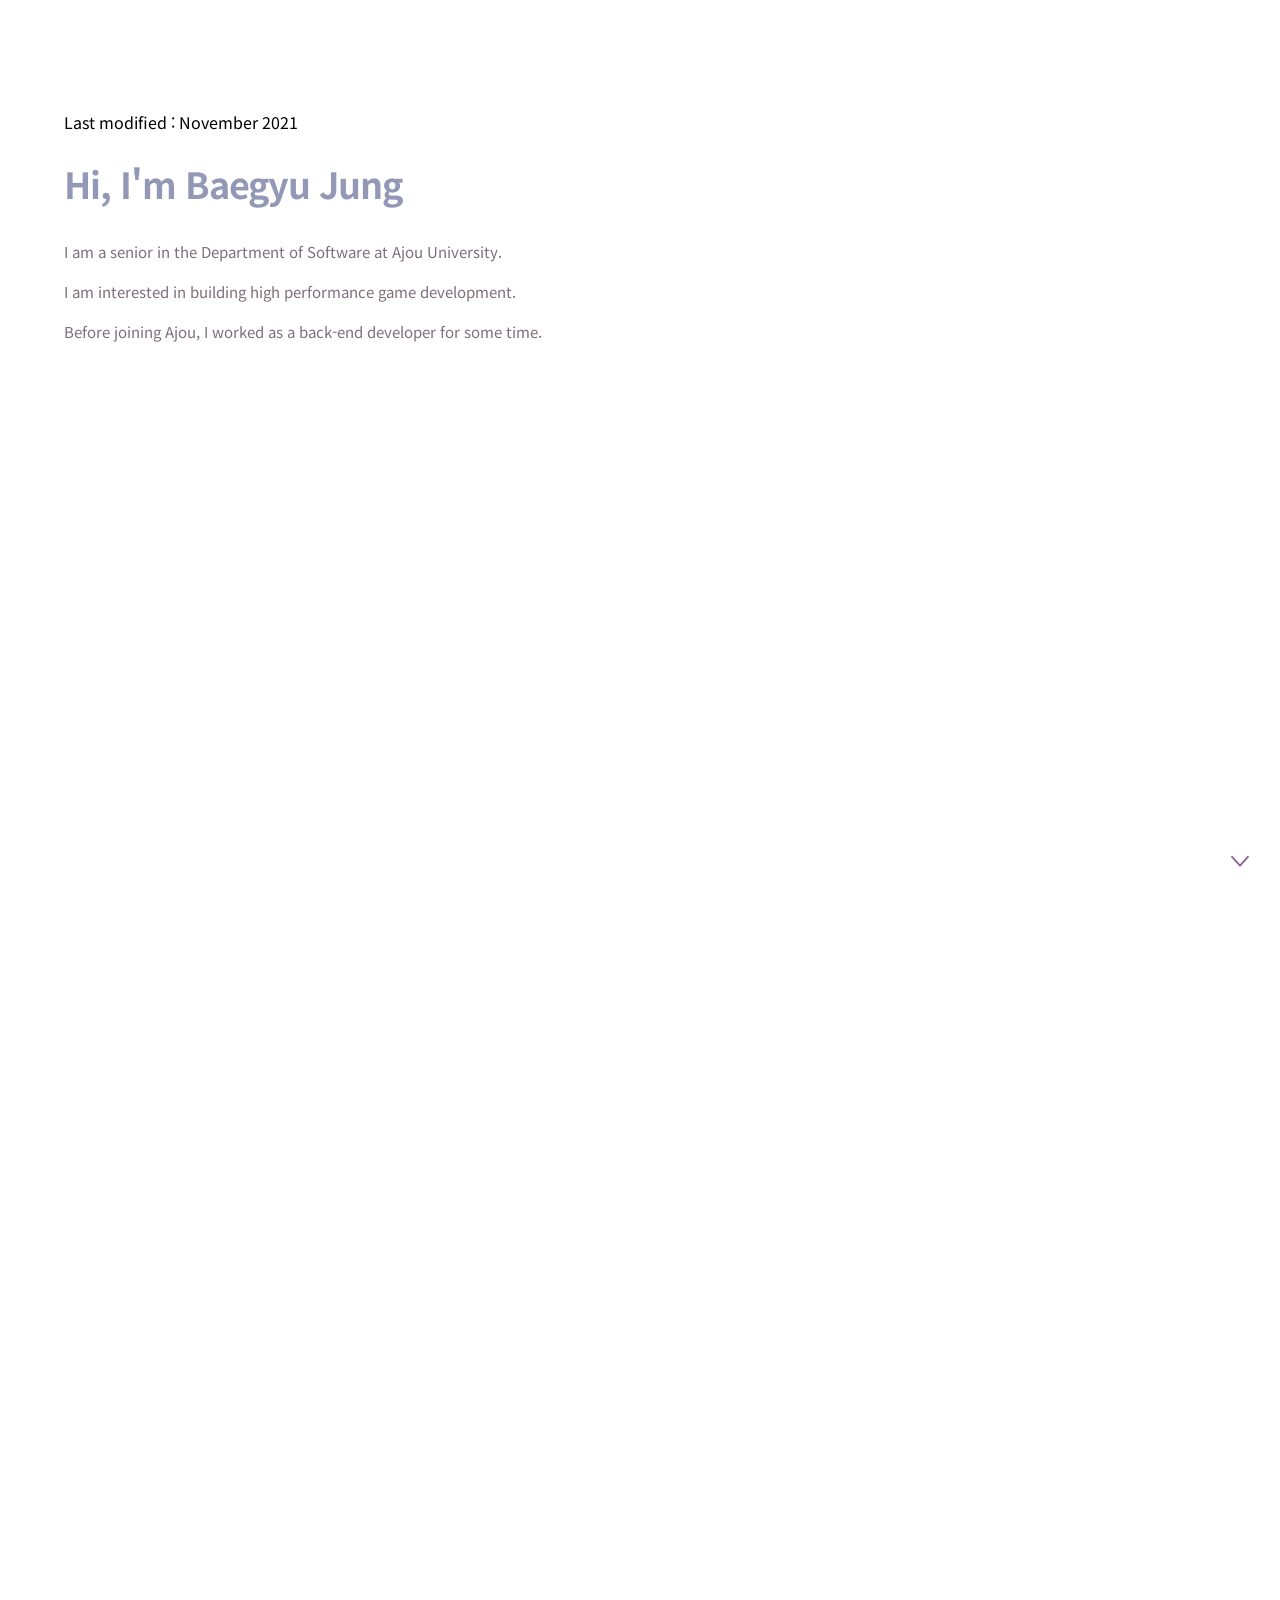
==== index.html @ d305639f "update experience" ====
<!DOCTYPE html>
<html lang="ko">
<head>
    <meta charset="UTF-8">
    <meta name="viewport" content="width=device-width, initial-scale=1.0">
    <meta name="description" content="baegyu">
    <meta name="keywords" content="baegyu">
    <meta name="robots" content="all">

    <title>Baegyu Jung</title>

    <link rel="apple-touch-icon" href="images/apple-icon-60x60.png">
    <link rel="apple-touch-icon" sizes="76x76" href="images/apple-icon-76x76.png">
    <link rel="apple-touch-icon" sizes="120x120" href="images/apple-icon-120x120.png">
    <link rel="apple-touch-icon" sizes="152x152" href="images/apple-icon-152x152.png">

    <link href="https://fonts.googleapis.com/css?family=Black+Han+Sans&display=swap" rel="stylesheet">
    <link href="https://fonts.googleapis.com/css?family=Noto+Sans+KR:100,300,400,500,700,900&display=swap&subset=korean" rel="stylesheet">

    <link rel="stylesheet" href="css/imagehover.min.css">
    <link rel="stylesheet" href="css/portfolio.css">
    <link rel="stylesheet" href="css/hover.css">
    <link rel="stylesheet" href="css/magic.css">

    <!--csshake-->
    <link rel="stylesheet" type="text/css" href="https://csshake.surge.sh/csshake.min.css">
    <!--AOS 라이브러리-->
    <link href="https://unpkg.com/aos@2.3.1/dist/aos.css" rel="stylesheet">
    <!--AOS 라이브러리-->
    <script src="https://unpkg.com/aos@2.3.1/dist/aos.js"></script>
    <link href="https://fonts.googleapis.com/css2?family=Noto+Sans+KR:wght@900&display=swap" rel="stylesheet">
    <!-- Font Awesome icons (free version)-->
    <script src="https://use.fontawesome.com/releases/v5.13.0/js/all.js" crossorigin="anonymous"></script>
    <script src="https://ajax.googleapis.com/ajax/libs/jquery/3.3.1/jquery.min.js"></script>
    <script src="js/jquery.easing.1.3.js"></script>
    <script src="js/jquery.easing.compatibility.js"></script>
    <script src="js/jquery.touchSwipe.min.js"></script>
    <script src="js/progressbar.js"></script>
    <script src="js/jquery.ui.ipad.js"></script>
    <script src="js/portfolio.js"></script>

</head>

<body>
  <div class="loading_back">
    <div class="loading"></div>
  </div>

  <aside>
    <div id="bar_aside"></div>
    <img src="images/aside_arrow.png" alt="top button" class="arrow rotate">
  </aside>

    <div class="wrap">
        <!-- ABOUT -->
<!--        <div class="about section">  -->
        <div class="skill section">
            <div class="height_wrap">
              <div class="education_wrapper">
                <div class="education info">
                  <p id="modified">Last modified : November 2021</p>
                  <h1 id="typing">Hi, I'm Baegyu Jung</h1>
                  <span>
                    <br/>I am a senior in the Department of Software at Ajou University.
                    <br/>I am interested in building high performance game development.
                    <br/>Before joining Ajou, I worked as a back-end developer for some time.
                  </span>
                </div>
              </div>
            </div>
        </div>
        <!-- skill -->
        <div class="skill section">
          <div class="height_wrap">
            <div class="education_wrapper">
              <div class="education info">
                  <h1>Experiences and Education</h1>
                  <span>B.S. in Software(Computer Science), Ajou University</span><span class="certificate_ex1">2021 ~ present</span><br>
                  <span>(신)감독정보시스템 표준화 체계 수립 사업, 금융감독원</span><span class="certificate_ex1">2022.01 ~ present</span><br>
                  <span>저축은행 여신종합상시감시 및 금융통계정보시스템 개선, 금융감독원</span><span class="certificate_ex1">2019.08 ~ 2019.11</span><br>
                  <span>정보시스템 운영 및 유지보수, 금융감독원</span><span class="certificate_ex1">2018.07 ~ 2019.07</span><br>
                  <h1>Awards</h1>
                  <span><a href="https://github.com/baelanche/Albachain" target="_blank">하이퍼레저 패브릭 블록체인 웹서비스 개발</a>, KSA 한국표준협회 주관 - 우수상</span><span class="certificate_ex1">2021.11</span><br>
              </div>
            </div>
          </div>
        </div>
<!--
        <div class="skill section">
          <div class="height_wrap">
            <div class="education_wrapper">
              <div class="education info">

              </div>
            </div>
          </div>
        </div>
-->
        <div class="skill section">
          <div class="height_wrap">
            <div class="education_wrapper">
              <div class="education info">
                <h1>Contact Information</h1>
                <span>E-mail : baegyu3@ajou.ac.kr</span><br/>
                <span>Tel : +82-10-8549-3023</span><br/>
                <div class="i">
                <a href="https://github.com/baelanche" target="_blank">
                  <img class="gitLink_img hvr-grow" id="gitLink1" src="https://www.logolynx.com/images/logolynx/23/2334e82ea682a206c57645eb95817e43.png"/>
                </a>
                </div>
                <div class="i">
                <a href="https://acmicpc.net/user/baegyu3" target="_blank">
                  <img class="gitLink_img hvr-grow" id="gitLink2" src="https://tistory3.daumcdn.net/tistory/2836280/skin/images/prompt_icon.png"/>
                </a>
                </div><br/>
              </div>
            </div>
          </div>
        </div>

        <!--        work-->
<!--
        <div class="work1 section">
          <div class="work1_wrapper">
            <div class="work_info" id="slideLeft">
              <div class="work_header">
                <h1>"Cookie Run" Project</h1>
              </div>
              <div class="work_skills">
                <div class="skill_design">java</div>
                <div class="skill_design">Oracle</div>
              </div>
              <div class="work_ex" >
                모바일 게임인 쿠키런을 PC 버전의 1대1 매칭 시스템으로 구현한 “쿠키런”프로젝트.<br>
                - 대기실 네트워크 쪽과 게임 구현.<br>
                - 멀티 스레드를 통해 게임의 프레임을 여러가지로 나누어서 동시 진행이 되도록 구현.<br>
                - 웹 소켓을 활용하여 실시간으로 대전중인 상대방의 점수를 확인할 수 있게 구현.<br>
                - 웹소켓을 통한 대기실 시스템 구축 및 랭킹 시스템 구현.
              </div>
              <div class="work_gitLink">
                <img class="gitLink_img hvr-grow" id="gitLink1"  src="https://www.logolynx.com/images/logolynx/23/2334e82ea682a206c57645eb95817e43.png" onclick="window.open('https://github.com/ohsanrim/CookieRun_project', 'Cookie Run github page');">
                <i class="far fa-file-powerpoint hvr-grow" id="powerPoint_work1" onclick="window.open('portfolio/cookie_run_project.pdf', 'Cookie Run Project');"></i>
              </div>
            </div>
            <div class="design_container">
              <ul class="design_wrap">
                  <li>
                      <div class="mockup">
                          <a href="#" target="_blank" id="orig0">
                          <img src="images/cookie-run.png" alt="원본 보기"></a>
                      </div>
                  </li>
              </ul>
            </div>
          </div>
        </div>
-->
<!--
        <div class="work2 section">
          <div class="work2_wrapper">
            <div class="design_container">
              <ul class="design_wrap">
                  <li>
                      <div class="mockup">
                          <a href="#" target="_blank" id="orig0">
                            <img src="images/morip.png" alt="원본 보기"></a>
                      </div>
                  </li>
              </ul>
            </div>
            <div class="work_info" id="slideRight">
              <div class="work_header">
                <h1>"MO:RIP" Project</h1>
              </div>
              <div class="work_skills">
                <div class="skill_design">java</div>
                <div class="skill_design">Oracle</div>
                <div class="skill_design">Spring</div>
                <div class="skill_design">Bootstrap</div>
                <div class="skill_design">jQuery</div>
                <div class="skill_design">Javascript</div>
                <div class="skill_design">HTML5</div>
                <div class="skill_design">CSS3</div>
                <div class="skill_design">Ajax</div>
                <div class="skill_design">Spring MVC</div>
                <div class="skill_design">MyBatis</div>
                <div class="skill_design">Apache Tomcat</div>
              </div>
              <div class="work_ex" >
                국내의 인스타그램 및 여행노트, VOLO 등의 여행기록사이트와 SNS를 모티브로 제작한 여행기록사이트 “몰입(MO:RIP)” 프로젝트<br>
                - 마이페이지 디자인 및 기능 구현 <br>
                - 여행기 작성 페이지 디자인 및 기능 구현 <br>
                - 관리자 페이지 디자인 <br>
                - 뷰, 글 수정, 미리보기 페이지 디자인 및 기능 구현 담당<br>
                - 무한스크롤 구현<br>
                - Full calendar API, summernote API 을 사용한 글작성 구현 <br>
              </div>
              <div class="work_gitLink">
                <img class="gitLink_img hvr-grow" id="gitLink1"  src="https://www.logolynx.com/images/logolynx/23/2334e82ea682a206c57645eb95817e43.png" onclick="window.open('https://github.com/ohsanrim/morip', 'Cookie Run github page');">
                <i class="far fa-file-powerpoint hvr-grow" id="powerPoint_work1" onclick="window.open('portfolio/MORIP_project.pdf', 'Cookie Run Project');"></i>
              </div>
            </div>
          </div>
        </div>
-->
    </div>
</body>
</html>
---- css/imagehover.min.css ----
@import url(https://fonts.googleapis.com/css?family=Montserrat:400,700);@import url(https://fonts.googleapis.com/css?family=Lora);[class*=' imghvr-'],[class^=imghvr-]{font-family:Montserrat,sans-serif;position:relative;display:inline-block;margin:0;max-width:100%;background-color:rgba(230,230,230,.7);color:#666;overflow:hidden;-moz-osx-font-smoothing:grayscale;-webkit-backface-visibility:hidden;backface-visibility:hidden;-webkit-transform:translateZ(0);transform:translateZ(0)}[class*=' imghvr-'] img,[class^=imghvr-] img{vertical-align:top;max-width:100%}[class*=' imghvr-'] figcaption,[class^=imghvr-] figcaption{background-color:rgba(255,255,255,.9);padding:20px;position:absolute;top:15px;bottom:15px;left:15px;right:15px;border:1px solid rgba(0,0,0,.1)}[class*=' imghvr-'] h3,[class*=' imghvr-'] p,[class^=imghvr-] h3,[class^=imghvr-] p{margin:0;padding:0}[class*=' imghvr-'] h3,[class^=imghvr-] h3{font-weight:700;color:#333;margin-bottom:2px}[class*=' imghvr-'] p,[class^=imghvr-] p{font-family:Lora,sans-serif;font-size:.9em}[class*=' imghvr-'] a,[class^=imghvr-] a{position:absolute;top:0;bottom:0;left:0;right:0;z-index:1}[class*=' imghvr-'],[class*=' imghvr-'] *,[class*=' imghvr-'] :after,[class*=' imghvr-'] :before,[class*=' imghvr-']:after,[class*=' imghvr-']:before,[class^=imghvr-],[class^=imghvr-] *,[class^=imghvr-] :after,[class^=imghvr-] :before,[class^=imghvr-]:after,[class^=imghvr-]:before{-webkit-box-sizing:border-box;box-sizing:border-box;-webkit-transition:all .35s ease;transition:all .35s ease}.imghvr-fade figcaption,.imghvr-fade:hover img{opacity:0}.imghvr-fade:hover figcaption{opacity:1}[class*=' imghvr-push-']:hover figcaption,[class*=' imghvr-slide-']:hover figcaption,[class^=imghvr-push-]:hover figcaption,[class^=imghvr-slide-]:hover figcaption{-webkit-transform:translate(0,0);transform:translate(0,0)}.imghvr-push-up figcaption{-webkit-transform:translateY(120%);transform:translateY(120%)}.imghvr-push-up:hover img{-webkit-transform:translateY(-100%);transform:translateY(-100%)}.imghvr-push-down figcaption{-webkit-transform:translateY(-120%);transform:translateY(-120%)}.imghvr-push-down:hover img{-webkit-transform:translateY(100%);transform:translateY(100%)}.imghvr-push-left figcaption{-webkit-transform:translateX(120%);transform:translateX(120%)}.imghvr-push-left:hover img{-webkit-transform:translateX(-100%);transform:translateX(-100%)}.imghvr-push-right figcaption{-webkit-transform:translateX(-120%);transform:translateX(-120%)}.imghvr-push-right:hover img{-webkit-transform:translateX(100%);transform:translateX(100%)}.imghvr-slide-up figcaption{-webkit-transform:translateY(120%);transform:translateY(120%)}.imghvr-slide-down figcaption{-webkit-transform:translateY(-120%);transform:translateY(-120%)}.imghvr-slide-left figcaption{-webkit-transform:translateX(120%);transform:translateX(120%)}.imghvr-slide-right figcaption{-webkit-transform:translateX(-120%);transform:translateX(-120%)}[class*=' imghvr-reveal-']:before,[class^=imghvr-reveal-]:before{position:absolute;top:0;bottom:0;left:0;right:0;content:'';background-color:inherit}[class*=' imghvr-reveal-'] figcaption,[class^=imghvr-reveal-] figcaption{opacity:0}[class*=' imghvr-reveal-']:hover:before,[class^=imghvr-reveal-]:hover:before{-webkit-transform:translate(0,0);transform:translate(0,0)}[class*=' imghvr-reveal-']:hover figcaption,[class^=imghvr-reveal-]:hover figcaption{opacity:1;-webkit-transition-delay:.2s;transition-delay:.2s}.imghvr-reveal-up:before{-webkit-transform:translateY(100%);transform:translateY(100%)}.imghvr-reveal-down:before{-webkit-transform:translateY(-100%);transform:translateY(-100%)}.imghvr-reveal-left:before{-webkit-transform:translateX(100%);transform:translateX(100%)}.imghvr-reveal-right:before{-webkit-transform:translateX(-100%);transform:translateX(-100%)}[class*=' imghvr-hinge-'],[class^=imghvr-hinge-]{-webkit-perspective:50em;perspective:50em}[class*=' imghvr-hinge-'] figcaption,[class^=imghvr-hinge-] figcaption{opacity:0;z-index:1}[class*=' imghvr-hinge-']:hover img,[class^=imghvr-hinge-]:hover img{opacity:0}[class*=' imghvr-hinge-']:hover figcaption,[class^=imghvr-hinge-]:hover figcaption{opacity:1;-webkit-transition-delay:.2s;transition-delay:.2s}.imghvr-hinge-up img{-webkit-transform-origin:50% 0;-ms-transform-origin:50% 0;transform-origin:50% 0}.imghvr-hinge-up figcaption{-webkit-transform:rotateX(90deg);transform:rotateX(90deg);-webkit-transform-origin:50% 100%;-ms-transform-origin:50% 100%;transform-origin:50% 100%}.imghvr-hinge-up:hover img{-webkit-transform:rotateX(-90deg);transform:rotateX(-90deg)}.imghvr-hinge-up:hover figcaption{-webkit-transform:rotateX(0);transform:rotateX(0)}.imghvr-hinge-down img{-webkit-transform-origin:50% 100%;-ms-transform-origin:50% 100%;transform-origin:50% 100%}.imghvr-hinge-down figcaption{-webkit-transform:rotateX(-90deg);transform:rotateX(-90deg);-webkit-transform-origin:50% -50%;-ms-transform-origin:50% -50%;transform-origin:50% -50%}.imghvr-hinge-down:hover img{-webkit-transform:rotateX(90deg);transform:rotateX(90deg);opacity:0}.imghvr-hinge-down:hover figcaption{-webkit-transform:rotateX(0);transform:rotateX(0)}.imghvr-hinge-left img{-webkit-transform-origin:0 50%;-ms-transform-origin:0 50%;transform-origin:0 50%}.imghvr-hinge-left figcaption{-webkit-transform:rotateY(-90deg);transform:rotateY(-90deg);-webkit-transform-origin:100% 50%;-ms-transform-origin:100% 50%;transform-origin:100% 50%}.imghvr-hinge-left:hover img{-webkit-transform:rotateY(90deg);transform:rotateY(90deg)}.imghvr-hinge-left:hover figcaption{-webkit-transform:rotateY(0);transform:rotateY(0)}.imghvr-hinge-right img{-webkit-transform-origin:100% 50%;-ms-transform-origin:100% 50%;transform-origin:100% 50%}.imghvr-hinge-right figcaption{-webkit-transform:rotateY(90deg);transform:rotateY(90deg);-webkit-transform-origin:0 50%;-ms-transform-origin:0 50%;transform-origin:0 50%}.imghvr-hinge-right:hover img{-webkit-transform:rotateY(-90deg);transform:rotateY(-90deg)}.imghvr-hinge-right:hover figcaption{-webkit-transform:rotateY(0);transform:rotateY(0)}[class*=' imghvr-flip-'],[class^=imghvr-flip-]{-webkit-perspective:50em;perspective:50em}[class*=' imghvr-flip-'] img,[class^=imghvr-flip-] img{backface-visibility:hidden}[class*=' imghvr-flip-'] figcaption,[class^=imghvr-flip-] figcaption{opacity:0}[class*=' imghvr-flip-']:hover figcaption,[class^=imghvr-flip-]:hover figcaption{opacity:1;-webkit-transition-delay:.15s;transition-delay:.15s}.imghvr-flip-horiz figcaption{-webkit-transform:rotateX(90deg);transform:rotateX(90deg);-webkit-transform-origin:0 50%;-ms-transform-origin:0 50%;transform-origin:0 50%}.imghvr-flip-horiz:hover figcaption{-webkit-transform:rotateX(0);transform:rotateX(0)}.imghvr-flip-vert figcaption{-webkit-transform:rotateY(90deg);transform:rotateY(90deg);-webkit-transform-origin:50% 0;-ms-transform-origin:50% 0;transform-origin:50% 0}.imghvr-flip-vert:hover figcaption{-webkit-transform:rotateY(0);transform:rotateY(0)}.imghvr-flip-diag-1 figcaption{-webkit-transform:rotate3d(1,-1,0,100deg);transform:rotate3d(1,-1,0,100deg)}.imghvr-flip-diag-1:hover figcaption{-webkit-transform:rotate3d(0,0,0,0deg);transform:rotate3d(0,0,0,0deg)}.imghvr-flip-diag-2 figcaption{-webkit-transform:rotate3d(1,1,0,100deg);transform:rotate3d(1,1,0,100deg)}.imghvr-flip-diag-2:hover figcaption{-webkit-transform:rotate3d(0,0,0,0deg);transform:rotate3d(0,0,0,0deg)}[class*=' imghvr-shutter-out-']:before,[class^=imghvr-shutter-out-]:before{background:inherit;position:absolute;content:'';-webkit-transition-delay:.1s;transition-delay:.1s}[class*=' imghvr-shutter-out-'] figcaption,[class^=imghvr-shutter-out-] figcaption{opacity:0;-webkit-transition-delay:0s;transition-delay:0s}[class*=' imghvr-shutter-out-']:hover:before,[class^=imghvr-shutter-out-]:hover:before{-webkit-transition-delay:0s;transition-delay:0s}[class*=' imghvr-shutter-out-']:hover figcaption,[class^=imghvr-shutter-out-]:hover figcaption{opacity:1;-webkit-transition-delay:.1s;transition-delay:.1s}.imghvr-shutter-out-horiz:before{left:50%;right:50%;top:0;bottom:0}.imghvr-shutter-out-horiz:hover:before{left:0;right:0}.imghvr-shutter-out-vert:before{top:50%;bottom:50%;left:0;right:0}.imghvr-shutter-out-vert:hover:before{top:0;bottom:0}.imghvr-shutter-out-diag-1:before{top:50%;bottom:50%;left:-35%;right:-35%;-webkit-transform:rotate(45deg);transform:rotate(45deg)}.imghvr-shutter-out-diag-1:hover:before{top:-35%;bottom:-35%}.imghvr-shutter-out-diag-2:before{top:50%;bottom:50%;left:-35%;right:-35%;-webkit-transform:rotate(-45deg);transform:rotate(-45deg)}.imghvr-shutter-out-diag-2:hover:before{top:-35%;bottom:-35%}[class*=' imghvr-shutter-in-']:after,[class*=' imghvr-shutter-in-']:before,[class^=imghvr-shutter-in-]:after,[class^=imghvr-shutter-in-]:before{background:inherit;position:absolute;content:''}[class*=' imghvr-shutter-in-']:after,[class^=imghvr-shutter-in-]:after{top:0;left:0}[class*=' imghvr-shutter-in-']:before,[class^=imghvr-shutter-in-]:before{right:0;bottom:0}[class*=' imghvr-shutter-in-'] figcaption,[class^=imghvr-shutter-in-] figcaption{opacity:0;z-index:1}[class*=' imghvr-shutter-in-']:hover figcaption,[class^=imghvr-shutter-in-]:hover figcaption{opacity:1;-webkit-transition-delay:.2s;transition-delay:.2s}.imghvr-shutter-in-horiz:after,.imghvr-shutter-in-horiz:before{width:0;height:100%}.imghvr-shutter-in-horiz:hover:after,.imghvr-shutter-in-horiz:hover:before{width:50%}.imghvr-shutter-in-vert:after,.imghvr-shutter-in-vert:before{height:0;width:100%}.imghvr-shutter-in-vert:hover:after,.imghvr-shutter-in-vert:hover:before{height:50%}.imghvr-shutter-in-out-horiz:after,.imghvr-shutter-in-out-horiz:before{width:0;height:100%}.imghvr-shutter-in-out-horiz:hover:after,.imghvr-shutter-in-out-horiz:hover:before{width:100%}.imghvr-shutter-in-out-vert:after,.imghvr-shutter-in-out-vert:before{height:0;width:100%}.imghvr-shutter-in-out-vert:hover:after,.imghvr-shutter-in-out-vert:hover:before{height:100%}.imghvr-shutter-in-out-diag-1:after,.imghvr-shutter-in-out-diag-1:before{width:200%;height:200%;-webkit-transition:all .6s ease;transition:all .6s ease}.imghvr-shutter-in-out-diag-1:after{-webkit-transform:skew(-45deg) translateX(-150%);transform:skew(-45deg) translateX(-150%)}.imghvr-shutter-in-out-diag-1:before{-webkit-transform:skew(-45deg) translateX(150%);transform:skew(-45deg) translateX(150%)}.imghvr-shutter-in-out-diag-1:hover:after{-webkit-transform:skew(-45deg) translateX(-50%);transform:skew(-45deg) translateX(-50%)}.imghvr-shutter-in-out-diag-1:hover:before{-webkit-transform:skew(-45deg) translateX(50%);transform:skew(-45deg) translateX(50%)}.imghvr-shutter-in-out-diag-2:after,.imghvr-shutter-in-out-diag-2:before{width:200%;height:200%;-webkit-transition:all .6s ease;transition:all .6s ease}.imghvr-shutter-in-out-diag-2:after{-webkit-transform:skew(45deg) translateX(-100%);transform:skew(45deg) translateX(-100%)}.imghvr-shutter-in-out-diag-2:before{-webkit-transform:skew(45deg) translateX(100%);transform:skew(45deg) translateX(100%)}.imghvr-shutter-in-out-diag-2:hover:after,.imghvr-shutter-in-out-diag-2:hover:before{-webkit-transform:skew(45deg) translateX(0);transform:skew(45deg) translateX(0)}[class*=' imghvr-fold'],[class^=imghvr-fold]{-webkit-perspective:50em;perspective:50em}[class*=' imghvr-fold'] img,[class^=imghvr-fold] img{-webkit-transform-origin:50% 0;-ms-transform-origin:50% 0;transform-origin:50% 0}[class*=' imghvr-fold'] figcaption,[class^=imghvr-fold] figcaption{z-index:1;opacity:0}[class*=' imghvr-fold']:hover img,[class^=imghvr-fold]:hover img{opacity:0;-webkit-transition-delay:0;transition-delay:0}[class*=' imghvr-fold']:hover figcaption,[class^=imghvr-fold]:hover figcaption{-webkit-transform:rotateX(0) translate3d(0,0,0) scale(1);transform:rotateX(0) translate3d(0,0,0) scale(1);opacity:1;-webkit-transition-delay:.2s;transition-delay:.2s}.imghvr-fold-up img{-webkit-transform-origin:50% 0;-ms-transform-origin:50% 0;transform-origin:50% 0}.imghvr-fold-up figcaption{-webkit-transform:rotateX(-90deg) translate3d(0,-50%,0) scale(.6);transform:rotateX(-90deg) translate3d(0,-50%,0) scale(.6);-webkit-transform-origin:50% 100%;-ms-transform-origin:50% 100%;transform-origin:50% 100%}.imghvr-fold-up:hover img{-webkit-transform:rotateX(90deg) scale(.6) translateY(50%);transform:rotateX(90deg) scale(.6) translateY(50%)}.imghvr-fold-down img{-webkit-transform-origin:50% 100%;-ms-transform-origin:50% 100%;transform-origin:50% 100%}.imghvr-fold-down figcaption{-webkit-transform:rotateX(90deg) translate3d(0,50%,0) scale(.6);transform:rotateX(90deg) translate3d(0,50%,0) scale(.6);-webkit-transform-origin:50% 0;-ms-transform-origin:50% 0;transform-origin:50% 0}.imghvr-fold-down:hover img{-webkit-transform:rotateX(-90deg) scale(.6) translateY(-50%);transform:rotateX(-90deg) scale(.6) translateY(-50%)}.imghvr-fold-left img{-webkit-transform-origin:0 50%;-ms-transform-origin:0 50%;transform-origin:0 50%}.imghvr-fold-left figcaption{-webkit-transform:rotateY(90deg) translate3d(-50%,0,0) scale(.6);transform:rotateY(90deg) translate3d(-50%,0,0) scale(.6);-webkit-transform-origin:100% 50%;-ms-transform-origin:100% 50%;transform-origin:100% 50%}.imghvr-fold-left:hover img{-webkit-transform:rotateY(-90deg) scale(.6) translateX(50%);transform:rotateY(-90deg) scale(.6) translateX(50%)}.imghvr-fold-right{-webkit-perspective:50em;perspective:50em}.imghvr-fold-right img{-webkit-transform-origin:100% 50%;-ms-transform-origin:100% 50%;transform-origin:100% 50%}.imghvr-fold-right figcaption{-webkit-transform:rotateY(-90deg) translate3d(50%,0,0) scale(.6);transform:rotateY(-90deg) translate3d(50%,0,0) scale(.6);-webkit-transform-origin:0 50%;-ms-transform-origin:0 50%;transform-origin:0 50%}.imghvr-fold-right:hover img{-webkit-transform:rotateY(90deg) scale(.6) translateX(-50%);transform:rotateY(90deg) scale(.6) translateX(-50%)}.imghvr-zoom-in figcaption{opacity:0;-webkit-transform:scale(.5);transform:scale(.5)}.imghvr-zoom-in:hover figcaption{-webkit-transform:scale(1);transform:scale(1);opacity:1}[class*=' imghvr-zoom-out'] figcaption,[class^=imghvr-zoom-out] figcaption{-webkit-transform:scale(.5);transform:scale(.5);-webkit-transform-origin:50% 50%;-ms-transform-origin:50% 50%;transform-origin:50% 50%;opacity:0}[class*=' imghvr-zoom-out'].hover figcaption,[class*=' imghvr-zoom-out']:hover figcaption,[class^=imghvr-zoom-out].hover figcaption,[class^=imghvr-zoom-out]:hover figcaption{-webkit-transform:scale(1);transform:scale(1);opacity:1;-webkit-transition-delay:.3s;transition-delay:.3s}.imghvr-zoom-out:hover img{-webkit-transform:scale(.5);transform:scale(.5);opacity:0}.imghvr-zoom-out-up.hover img,.imghvr-zoom-out-up:hover img{-webkit-animation:imghvr-zoom-out-up .4s linear;animation:imghvr-zoom-out-up .4s linear;-webkit-animation-iteration-count:1;animation-iteration-count:1;-webkit-animation-fill-mode:forwards;animation-fill-mode:forwards}@-webkit-keyframes imghvr-zoom-out-up{50%{-webkit-transform:scale(.8) translateY(0);transform:scale(.8) translateY(0);opacity:.5}100%{-webkit-transform:scale(.8) translateY(-150%);transform:scale(.8) translateY(-150%);opacity:.5}}@keyframes imghvr-zoom-out-up{50%{-webkit-transform:scale(.8) translateY(0);transform:scale(.8) translateY(0);opacity:.5}100%{-webkit-transform:scale(.8) translateY(-150%);transform:scale(.8) translateY(-150%);opacity:.5}}.imghvr-zoom-out-down.hover img,.imghvr-zoom-out-down:hover img{-webkit-animation:imghvr-zoom-out-down .4s linear;animation:imghvr-zoom-out-down .4s linear;-webkit-animation-iteration-count:1;animation-iteration-count:1;-webkit-animation-fill-mode:forwards;animation-fill-mode:forwards}@-webkit-keyframes imghvr-zoom-out-down{50%{-webkit-transform:scale(.8) translateY(0);transform:scale(.8) translateY(0);opacity:.5}100%{-webkit-transform:scale(.8) translateY(150%);transform:scale(.8) translateY(150%);opacity:.5}}@keyframes imghvr-zoom-out-down{50%{-webkit-transform:scale(.8) translateY(0);transform:scale(.8) translateY(0);opacity:.5}100%{-webkit-transform:scale(.8) translateY(150%);transform:scale(.8) translateY(150%);opacity:.5}}.imghvr-zoom-out-left.hover img,.imghvr-zoom-out-left:hover img{-webkit-animation:imghvr-zoom-out-left .4s linear;animation:imghvr-zoom-out-left .4s linear;-webkit-animation-iteration-count:1;animation-iteration-count:1;-webkit-animation-fill-mode:forwards;animation-fill-mode:forwards}@-webkit-keyframes imghvr-zoom-out-left{50%{-webkit-transform:scale(.8) translateX(0);transform:scale(.8) translateX(0);opacity:.5}100%{-webkit-transform:scale(.8) translateX(-150%);transform:scale(.8) translateX(-150%);opacity:.5}}@keyframes imghvr-zoom-out-left{50%{-webkit-transform:scale(.8) translateX(0);transform:scale(.8) translateX(0);opacity:.5}100%{-webkit-transform:scale(.8) translateX(-150%);transform:scale(.8) translateX(-150%);opacity:.5}}.imghvr-zoom-out-right.hover img,.imghvr-zoom-out-right:hover img{-webkit-animation:imghvr-zoom-out-right .4s linear;animation:imghvr-zoom-out-right .4s linear;-webkit-animation-iteration-count:1;animation-iteration-count:1;-webkit-animation-fill-mode:forwards;animation-fill-mode:forwards}@-webkit-keyframes imghvr-zoom-out-right{50%{-webkit-transform:scale(.8) translateX(0);transform:scale(.8) translateX(0);opacity:.5}100%{-webkit-transform:scale(.8) translateX(150%);transform:scale(.8) translateX(150%);opacity:.5}}@keyframes imghvr-zoom-out-right{50%{-webkit-transform:scale(.8) translateX(0);transform:scale(.8) translateX(0);opacity:.5}100%{-webkit-transform:scale(.8) translateX(150%);transform:scale(.8) translateX(150%);opacity:.5}}.imghvr-zoom-out-flip-horiz{-webkit-perspective:50em;perspective:50em}.imghvr-zoom-out-flip-horiz figcaption{opacity:0;-webkit-transform:rotateX(90deg) translateY(-100%) scale(.5);transform:rotateX(90deg) translateY(-100%) scale(.5)}.imghvr-zoom-out-flip-horiz.hover img,.imghvr-zoom-out-flip-horiz:hover img{-webkit-transform:rotateX(-100deg) translateY(50%) scale(.5);transform:rotateX(-100deg) translateY(50%) scale(.5);opacity:0;-webkit-transition-delay:0;transition-delay:0}.imghvr-zoom-out-flip-horiz.hover figcaption,.imghvr-zoom-out-flip-horiz:hover figcaption{-webkit-transform:rotateX(0) translateY(0) scale(1);transform:rotateX(0) translateY(0) scale(1);opacity:1;-webkit-transition-delay:.3s;transition-delay:.3s}.imghvr-zoom-out-flip-vert{-webkit-perspective:50em;perspective:50em}.imghvr-zoom-out-flip-vert figcaption{opacity:0;-webkit-transform:rotateY(90deg) translate(50%,0) scale(.5);transform:rotateY(90deg) translate(50%,0) scale(.5)}.imghvr-zoom-out-flip-vert.hover img,.imghvr-zoom-out-flip-vert:hover img{-webkit-transform:rotateY(-100deg) translateX(50%) scale(.5);transform:rotateY(-100deg) translateX(50%) scale(.5);opacity:0;-webkit-transition-delay:0;transition-delay:0}.imghvr-zoom-out-flip-vert.hover figcaption,.imghvr-zoom-out-flip-vert:hover figcaption{-webkit-transform:rotateY(0) translate(0,0) scale(1);transform:rotateY(0) translate(0,0) scale(1);opacity:1;-webkit-transition-delay:.3s;transition-delay:.3s}.imghvr-blur figcaption{opacity:0}.imghvr-blur:hover img{-webkit-filter:blur(30px);filter:blur(30px);-webkit-transform:scale(1.2);transform:scale(1.2);opacity:0}.imghvr-blur:hover figcaption{opacity:1;-webkit-transition-delay:.2s;transition-delay:.2s}[class*=' imghvr-blocks'] figcaption:after,[class*=' imghvr-blocks'] figcaption:before,[class*=' imghvr-blocks']:after,[class*=' imghvr-blocks']:before,[class^=imghvr-blocks] figcaption:after,[class^=imghvr-blocks] figcaption:before,[class^=imghvr-blocks]:after,[class^=imghvr-blocks]:before{background-color:#fff;opacity:0;position:absolute;content:''}[class*=' imghvr-blocks']:after,[class*=' imghvr-blocks']:before,[class^=imghvr-blocks]:after,[class^=imghvr-blocks]:before{z-index:1}[class*=' imghvr-blocks']:before,[class^=imghvr-blocks]:before{top:15px;right:15px;bottom:50%;left:50%}[class*=' imghvr-blocks']:after,[class^=imghvr-blocks]:after{bottom:15px;left:15px;top:50%;right:50%}[class*=' imghvr-blocks'] figcaption,[class^=imghvr-blocks] figcaption{z-index:3;background-color:transparent;border-width:0}[class*=' imghvr-blocks'] figcaption *,[class^=imghvr-blocks] figcaption *{opacity:0}[class*=' imghvr-blocks'] figcaption:after,[class*=' imghvr-blocks'] figcaption:before,[class^=imghvr-blocks] figcaption:after,[class^=imghvr-blocks] figcaption:before{height:50%;width:50%;z-index:-1}[class*=' imghvr-blocks'] figcaption:before,[class^=imghvr-blocks] figcaption:before{top:0;left:0}[class*=' imghvr-blocks'] figcaption:after,[class^=imghvr-blocks] figcaption:after{bottom:0;right:0}[class*=' imghvr-blocks'] a,[class^=imghvr-blocks] a{z-index:3}[class*=' imghvr-blocks']:hover figcaption:after,[class*=' imghvr-blocks']:hover figcaption:before,[class*=' imghvr-blocks']:hover:after,[class*=' imghvr-blocks']:hover:before,[class^=imghvr-blocks]:hover figcaption:after,[class^=imghvr-blocks]:hover figcaption:before,[class^=imghvr-blocks]:hover:after,[class^=imghvr-blocks]:hover:before{-webkit-transform:translate(0,0);transform:translate(0,0);opacity:.9}[class*=' imghvr-blocks']:hover figcaption *,[class^=imghvr-blocks]:hover figcaption *{opacity:1;-webkit-transition-delay:.25s;transition-delay:.25s}.imghvr-blocks-rotate-left:before{-webkit-transform:translateY(100%);transform:translateY(100%)}.imghvr-blocks-rotate-left:after{-webkit-transform:translateY(-100%);transform:translateY(-100%)}.imghvr-blocks-rotate-left figcaption:before{-webkit-transform:translateX(100%);transform:translateX(100%)}.imghvr-blocks-rotate-left figcaption:after,.imghvr-blocks-rotate-right:before{-webkit-transform:translateX(-100%);transform:translateX(-100%)}.imghvr-blocks-rotate-right:after{-webkit-transform:translateX(100%);transform:translateX(100%)}.imghvr-blocks-rotate-right figcaption:before{-webkit-transform:translateY(100%);transform:translateY(100%)}.imghvr-blocks-rotate-in-left:before,.imghvr-blocks-rotate-right figcaption:after{-webkit-transform:translateY(-100%);transform:translateY(-100%)}.imghvr-blocks-rotate-in-left:after{-webkit-transform:translateY(100%);transform:translateY(100%)}.imghvr-blocks-rotate-in-left figcaption:before{-webkit-transform:translateX(-100%);transform:translateX(-100%)}.imghvr-blocks-rotate-in-left figcaption:after,.imghvr-blocks-rotate-in-right:before{-webkit-transform:translateX(100%);transform:translateX(100%)}.imghvr-blocks-rotate-in-right:after{-webkit-transform:translateX(-100%);transform:translateX(-100%)}.imghvr-blocks-rotate-in-right figcaption:before{-webkit-transform:translateY(-100%);transform:translateY(-100%)}.imghvr-blocks-rotate-in-right figcaption:after{-webkit-transform:translateY(100%);transform:translateY(100%)}.imghvr-blocks-in:before{-webkit-transform:translate(100%,-100%);transform:translate(100%,-100%)}.imghvr-blocks-in:after{-webkit-transform:translate(-100%,100%);transform:translate(-100%,100%)}.imghvr-blocks-in figcaption:before{-webkit-transform:translate(-100%,-100%);transform:translate(-100%,-100%)}.imghvr-blocks-in figcaption:after{-webkit-transform:translate(100%,100%);transform:translate(100%,100%)}.imghvr-blocks-out:before{-webkit-transform:translate(-100%,100%);transform:translate(-100%,100%)}.imghvr-blocks-out:after{-webkit-transform:translate(100%,-100%);transform:translate(100%,-100%)}.imghvr-blocks-out figcaption:before{-webkit-transform:translate(100%,100%);transform:translate(100%,100%)}.imghvr-blocks-out figcaption:after{-webkit-transform:translate(-100%,-100%);transform:translate(-100%,-100%)}[class*=' imghvr-book-open-'] figcaption,[class^=imghvr-book-open-] figcaption{background-color:transparent;border:none;-webkit-perspective:50em;perspective:50em}[class*=' imghvr-book-open-'] figcaption *,[class^=imghvr-book-open-] figcaption *{opacity:0}[class*=' imghvr-book-open-'] figcaption:after,[class*=' imghvr-book-open-'] figcaption:before,[class^=imghvr-book-open-] figcaption:after,[class^=imghvr-book-open-] figcaption:before{z-index:-1;background-color:#999;content:'';position:absolute;opacity:0;-webkit-transition:all .45s ease;transition:all .45s ease}[class*=' imghvr-book-open-']:hover figcaption,[class^=imghvr-book-open-]:hover figcaption{opacity:1}[class*=' imghvr-book-open-']:hover figcaption *,[class^=imghvr-book-open-]:hover figcaption *{opacity:1;-webkit-transition-delay:.2s;transition-delay:.2s}[class*=' imghvr-book-open-']:hover figcaption:after,[class*=' imghvr-book-open-']:hover figcaption:before,[class^=imghvr-book-open-]:hover figcaption:after,[class^=imghvr-book-open-]:hover figcaption:before{opacity:1;background-color:#fff;-webkit-transform:rotateY(0);transform:rotateY(0)}.imghvr-book-open-horiz figcaption:after,.imghvr-book-open-horiz figcaption:before{height:100%;width:50%;top:0}.imghvr-book-open-horiz figcaption:before{background-image:-webkit-linear-gradient(left,transparent 60%,rgba(0,0,0,.1) 99%,rgba(0,0,0,.15) 100%);background-image:linear-gradient(to right,transparent 60%,rgba(0,0,0,.1) 99%,rgba(0,0,0,.15) 100%);left:0;-webkit-transform:rotateY(90deg);transform:rotateY(90deg);-webkit-transform-origin:100% 50%;-ms-transform-origin:100% 50%;transform-origin:100% 50%}.imghvr-book-open-horiz figcaption:after{background-image:-webkit-linear-gradient(right,transparent 60%,rgba(0,0,0,.12) 99%,rgba(0,0,0,.15) 100%);background-image:linear-gradient(to left,transparent 60%,rgba(0,0,0,.12) 99%,rgba(0,0,0,.15) 100%);right:0;-webkit-transform:rotateY(-90deg);transform:rotateY(-90deg);-webkit-transform-origin:0 50%;-ms-transform-origin:0 50%;transform-origin:0 50%}.imghvr-book-open-vert figcaption:after,.imghvr-book-open-vert figcaption:before{height:50%;width:100%;left:0}.imghvr-book-open-vert figcaption:before{background-image:-webkit-linear-gradient(top,transparent 60%,rgba(0,0,0,.1) 99%,rgba(0,0,0,.15) 100%);background-image:linear-gradient(to bottom,transparent 60%,rgba(0,0,0,.1) 99%,rgba(0,0,0,.15) 100%);top:0;-webkit-transform:rotateX(-90deg);transform:rotateX(-90deg);-webkit-transform-origin:50% 100%;-ms-transform-origin:50% 100%;transform-origin:50% 100%}.imghvr-book-open-vert figcaption:after{background-image:-webkit-linear-gradient(bottom,transparent 60%,rgba(0,0,0,.13) 99%,rgba(0,0,0,.15) 100%);background-image:linear-gradient(to top,transparent 60%,rgba(0,0,0,.13) 99%,rgba(0,0,0,.15) 100%);bottom:0;-webkit-transform:rotateX(90deg);transform:rotateX(90deg);-webkit-transform-origin:50% 0;-ms-transform-origin:50% 0;transform-origin:50% 0}[class*=' imghvr-scale-']:before,[class^=imghvr-scale-]:before{background-color:inherit;top:15px;bottom:15px;left:15px;right:15px;position:absolute;content:''}[class*=' imghvr-scale-'] figcaption,[class^=imghvr-scale-] figcaption{opacity:0}[class*=' imghvr-scale-']:hover:before,[class^=imghvr-scale-]:hover:before{top:15px;bottom:15px;left:15px;right:15px;opacity:.9}[class*=' imghvr-scale-']:hover figcaption,[class^=imghvr-scale-]:hover figcaption{opacity:1;-webkit-transition-delay:.25s;transition-delay:.25s}.imghvr-scale-top-left:before{bottom:100%;right:100%}.imghvr-scale-top-right:before{bottom:100%;left:100%}.imghvr-scale-bottom-left:before{top:100%;right:100%}.imghvr-scale-bottom-right:before{top:100%;left:100%}[class*=' imghvr-fall-away-'],[class^=imghvr-fall-away-]{-webkit-perspective:50em;perspective:50em}[class*=' imghvr-fall-away-'] img,[class^=imghvr-fall-away-] img{-webkit-transform-origin:50% 50%;-ms-transform-origin:50% 50%;transform-origin:50% 50%;-webkit-transition:all .45s ease-in;transition:all .45s ease-in}[class*=' imghvr-fall-away-'] figcaption,[class*=' imghvr-fall-away-']:hover img,[class^=imghvr-fall-away-] figcaption,[class^=imghvr-fall-away-]:hover img{opacity:0}[class*=' imghvr-fall-away-']:hover figcaption,[class^=imghvr-fall-away-]:hover figcaption{opacity:1;-webkit-transition-delay:.45s;transition-delay:.45s}.imghvr-fall-away-horiz:hover img{-webkit-transform:rotateX(-360deg) scale(.2);transform:rotateX(-360deg) scale(.2)}.imghvr-fall-away-horiz:hover figcaption{-webkit-transform:rotateX(0);transform:rotateX(0)}.imghvr-fall-away-vert:hover img{-webkit-transform:rotateY(-360deg) scale(.2);transform:rotateY(-360deg) scale(.2)}.imghvr-fall-away-vert:hover figcaption{-webkit-transform:rotateX(0);transform:rotateX(0)}
---- css/portfolio.css ----
html, body { width: 100%; height: 100%; overflow: hidden; margin:0;}

h1{ font-family: 'Black Han Sans', sans-serif; }

h1 { cursor: default; }

a { cursor: pointer; text-decoration: none; color: darkblue;}

span, p { font-family: 'Noto Sans KR', sans-serif; cursor: default; }

ul li{ list-style: none; }

.wrap { max-width: 1500px; margin: 0 auto; }

.section { position: relative; width: 100%; height: 100vh; }

.height_wrap { position: absolute; width: 100%; height: 700px; top: calc(50% - 350px); }

.skill_design{ height: 25px; background-color: #e8eaf6; color: #9398b6; font-size: 14px; margin-right:5px; padding-left:10px; padding-top:2px; padding-bottom:2px; padding-right:10px; border-radius: 4px; align-items: center; display:flex; justify-content: center;}

nav { position: fixed; color: #c4bdc5; font-family: 'LotteMartDream'; font-size: 16px; text-align: right; right: 40px; top: 40px; font-weight: 300; z-index: 10; display: none; }
nav ol li { margin-bottom: 10px; cursor: pointer; ;list-style: none;}
nav ol li.pos { font-weight: 400; color: #7d6f7c; }

aside { position: fixed; width: 50px; height: 50px; right: 40px; bottom: 40px; cursor: pointer; z-index: 99; }
aside #bar_aside { position: absolute; width: 100%; height: 100%; opacity: 0; transition: opacity 1s; }
aside #bar_aside.op { opacity: 1; }
aside .arrow { position: absolute; width: 100%; height: 100%; transition: transform 1s; }
aside .arrow img { width: 100%; height: 100%; }
aside .arrow.rotate { transform: rotate(-180deg); }

.main { position: relative; background-color: #c5cae9;}
.main .box { position: absolute; height: auto; width: auto; right: 200px; bottom: 200px; background-color: rgba(0, 0, 0, 0.8); }
.main .box * { position: absolute; right: 0; bottom: 0; font-family: 'Black Han Sans', sans-serif; }
.main .box span { width: 500px; right: 300px; bottom: 320px; font-size: 50px; color: rgba(148, 153, 183, 0.8); text-shadow: -1px -1px 5px #e9d8e8, 0 0 0 #54255f; text-align: right; }
.main .box p { bottom: 1px; font-size: 150px; color: #fff; text-shadow: -5px -5px 3px rgba(215, 204, 215, 0.5); }
.main .box p:nth-of-type(1) { right: 270px; }
.main .box p:nth-of-type(2) { right: 200px; }
.main .box p:nth-of-type(3) { right: 120px; }
.main .box p:nth-of-type(4) { right: 90px; }
.main .box p:nth-of-type(5) { right: 0; }
.main .box img:nth-of-type(1) { bottom: 30px; right: 120px; }
.main .box img:nth-of-type(2) { bottom: 0; right: 70px; }

.about .height_wrap{ display:flex; justify-content:center;; align-items: center; }
.about h1 { margin-bottom:0px; font-family: 'Noto Sans KR', sans-serif; font-size: 36px; color: #9398b6; letter-spacing: -1px; line-height: 50px; }
.about span { font-size: 16px; font-weight: 400; color: #7d6f7c; line-height: 40px; }
.about img{ width:400px; }
.about .profile{ margin-left:100px; width:50%;}
.profile #point{ color: #c5cae9; }
.hoverImg{ display:flex; justify-content: center; align-items: center;}
#imageOriginal{ width:60px; }
.education_wrapper{ width:100%; height:100%; }
.certificate{ margin-top:150px; }
.skill h1 { font-family: 'Noto Sans KR', sans-serif; font-size: 36px; font-size: 36px; color: #9398b6; letter-spacing: -1px; line-height: 50px; }
.skill span { font-size: 18px; font-weight: 400; color: #7d6f7c; line-height: 40px; }
.skill .height_wrap{ width:100%; height:100%; display:flex; justify-content: space-between; align-items: center;}
.skill_wrapper{ width:100%; height:100%; }
.frontDiv, .backDiv{  margin-top:50px; }
.frontDiv img, .backDiv img{ width:100px; }
.education_wrapper .certificate_ex1 { margin-left:20px; font-size: 13px; font-style: italic;}
.education .certificate_ex2 { margin-left:0px; font-size: 13px; font-style: italic; }
.about .clickInfo{ width:30px; }
.about .clickInfo{ animation: motion 0.3s linear 0s infinite alternate; }
.about .clickInfo_box{ height:50px;display:flex; justify-content: center; width:100%; align-items: center;}
@keyframes motion {
	0% {margin-top: 0px;}
	100% {margin-top: 10px;}
}

.web_wrap { position: absolute; width: 100%; height: 700px; top: calc(50% - 350px); background-color: #fff; box-shadow: 0 0 20px rgba(0, 0, 0, 0.1); }
.web_wrap .mockup { position: relative; width: calc(100% - 500px); height: 100%; float: left; }
.web_wrap .mockup li { position: absolute; width: 100%; height: 100%; top: 0; right: 0; overflow: hidden; transition: all 1s; }
.web_wrap .mockup li > img { position: absolute; width: auto; height: auto; top: 50%; right: 500px; transform: translate(50%, -50%); transition: all .3s; }
.web_wrap .mockup li a { position: absolute; width: 100%; height: 100%; top: 0; left: 0; opacity: 0; color: #fff; background-color: rgba(0, 0, 0, 0.25); transition: all .3s; }
.web_wrap .mockup li a img { position: absolute; width: 50px; height: 50px; top: 50%; right: 500px; transform: translate(50%, -50%); }
.web_wrap .mockup li:hover > img { transform: translate(50%, -50%) scale(1.1); }
.web_wrap .mockup li:hover a { opacity: 1; }
.web_wrap .mockup li:not(:first-child) { width: 0; }
.web_wrap .mockup li.select { width: 100%; }
.web_wrap .txt { position: relative; width: 500px; height: 100%; float: left; padding-right: 30px; box-sizing: border-box; text-align: right; overflow: hidden; }
.web_wrap .txt li { position: absolute; right: 30px; }
.web_wrap .txt li * { position: relative; }
.web_wrap .txt li > p:nth-of-type(1) { top: 120px; font-family: 'LotteMartDream'; font-size: 16px; font-weight: 300; color: #aaa; }
.web_wrap .txt li a { top: 165px; display: inline-block; font-size: 90px; color: #2a2a2a; letter-spacing: -4px; }
.web_wrap .txt li > p:nth-of-type(2) { top: 200px; font-size: 15px; font-weight: 300; line-height: 23px; color: #555; }
.web_wrap .txt li:not(:first-child) { display: none; }
.web_wrap #link_guide { position: absolute; width: 70px; height: 21px; right: 30px; bottom: 100px; }
.web_wrap #link_guide li { position: absolute; width: 100%; height: 100%; cursor: pointer; overflow: hidden; }
.web_wrap #link_guide li p { position: absolute; right: 80px; line-height: 21px; color: #555; cursor: pointer; transition: all .4s ease-out; }
.web_wrap #link_guide li img { position: absolute; left: 0; cursor: pointer; transition: all .4s ease-out; }
.web_wrap #link_guide li:hover p { right: 10px; }
.web_wrap #link_guide li:hover img { left: 100%; }
.web_wrap #link_guide li:not(:first-child) { display: none; }

.work1 .design_wrap,.work2 .design_wrap { position: absolute; width: 31%; height: 700px; top: calc(50% - 350px); display: -webkit-flex; display: -moz-flex; display: -ms-flex; display: -o-flex; display: flex; justify-content: space-between; }
.design_wrap li { width: 100%; height: 100%; background-color: #fff; box-shadow: 0 0 20px rgba(0, 0, 0, 0.1); }
.design_wrap li .mockup { position: relative; width: 100%; height: 100%; float: left; overflow: hidden; background-size: 100% !important; transition: all .3s; }
.design_wrap li .mockup a { position: absolute; width: 100%; height: 100%; top: 0; left: 0; opacity:0.5; text-align: center; line-height: 700px; color: #fff; background-color: rgba(0, 0, 0, 0.3); transition: all .3s; }
.design_wrap li .mockup a img { position: absolute; height: 100%;top: 50%; left: 50%; transform: translate(-50%, -50%); }
.design_wrap li .mockup:hover a { opacity: 1; }

.work_ex{ font-size: 18px; font-weight: 400; color: #7d6f7c; line-height: 40px; }
.work1_wrapper,.work2_wrapper{ display:flex; width:100%; height:100%;justify-content: space-between; align-items: center;}
.work_info, .design_container{ width:50%; }
.work_info{ margin:50px;}
.design_container{ display:flex; justify-content: center;}
.work_header h1{ font-size: 36px; color: #9398b6; letter-spacing: -1px; line-height: 50px; margin:0; margin-bottom:10px; }
.work_skills{ display:flex; }
.work_ex{ width:90%; margin-top:50px; margin-bottom:25px; font-size: 15px;}
.gitLink_img{ width:40px; cursor:pointer; margin:1px; margin-top: 15px;}
.work_gitLink{ display:flex; align-items: center; }
#powerPoint_work1{ margin-left:12px; color:#494949; font-size:23px; cursor:pointer; }

.guide { position: fixed; width: 100%; height: 100%; top: 0; left: 0; z-index: 99; background-color: rgba(0, 0, 0, 0.5); cursor: pointer; display: none; }
.guide li { position: absolute; width: 1217px; height: 800px; top: 50%; left: 50%; z-index: 100; transform: translate(-50%, -50%); background-color: #fff; overflow: auto; cursor: default; display: none; }
.guide li p, .guide li a { color: #fff; }
.guide li .guide_title { position: relative; width: 100%; height: 100%; overflow: hidden; }
.guide li .guide_title > img { position: absolute; top: 100px; left: 100px; box-shadow: 0 5px 10px 5px rgba(0, 0, 0, 0.15); }
.guide li .guide_title .txt { position: absolute; width: 450px; height: 700px; top: 100px; right: 100px; padding-right: 0; }
.guide li .guide_title .txt > p { width: 100%; text-align: left; }
.guide li .guide_title .txt > p:nth-of-type(1) { font-size: 24px; font-weight: 300; letter-spacing: -1px; margin-top: 50px; }
.guide li .guide_title .txt > p:nth-of-type(2) { font-family: 'yg-jalnan'; font-size: 70px; margin-top: 20px; }
.guide li .guide_title .txt > p:nth-of-type(3) { font-weight: 100; line-height: 26px; margin-top: 30px; }
.guide li .guide_title .txt .line { width: 100%; height: 1px; background-color: #fff; margin-top: 30px; }
.guide li .guide_title .txt a { position: absolute; width: 190px; height: 25px; top: 480px; right: 0; font-size: 18px; line-height: 25px; font-family: 'Noto Sans KR', sans-serif; box-sizing: border-box; transition: all .4s ease-out; text-align: left; }
.guide li .guide_title .txt a:hover { padding-left: 10px; }
.guide li .guide_title .txt a img { position: absolute; right: 0; top: 0; }
.guide li .guide_title .txt .who, .guide li .guide_title .txt .what { position: absolute; width: 160px; top: 560px; }
.guide li .guide_title .txt .who p, .guide li .guide_title .txt .what p { position: absolute; line-height: 30px; letter-spacing: 0.2px; }
.guide li .guide_title .txt .who p:nth-child(1), .guide li .guide_title .txt .what p:nth-child(1) { left: 0; font-weight: 300; }
.guide li .guide_title .txt .who p:nth-child(2), .guide li .guide_title .txt .what p:nth-child(2) { right: 0; text-align: right; font-weight: 500; }
.guide li .guide_title .txt .who { left: 0; }
.guide li .guide_title .txt .what { right: 0; }
.guide li > img { width: 100%; height: auto; }
.guide li .footer { width: 100%; height: 100px; font-size: 18px; font-weight: 600; text-align: center; line-height: 100px; color: #fff; }
.guide li .close { position: absolute; width: 50px; height: 50px; top: 50px; right: 50px; transform: translate(50%, -50%) rotate(-45deg); cursor: pointer; transition: all .4s ease-out; }
.guide li .close:hover { transform: translate(50%, -50%) rotate(45deg); }
.guide li .close div { position: absolute; top: 50%; left: 50%; transform: translate(-50%, -50%); background-color: #fff; }
.guide li .close div:nth-child(1) { width: 100%; height: 2px; }
.guide li .close div:nth-child(2) { width: 2px; height: 100%; }
.guide li:nth-child(1) .guide_title { background-color: #fbcdc9; }
.guide li:nth-child(1) .footer { background-color: #fbcdc9; }
.guide li:nth-child(2) .guide_title { background: linear-gradient(120deg, #fd6ceb 0%, #55d6f7 100%); }
.guide li:nth-child(2) .footer { background: linear-gradient(90deg, #f06ec4 0%, #0f92fe 100%); }
.guide li:nth-child(3) .guide_title { background-color: #fed84b; }
.guide li:nth-child(3) .footer { background-color: #fed84b; }
.guide li:nth-child(4) .guide_title { background-color: #f7ba59; }
.guide li:nth-child(4) .guide_title .txt .what { width: 100%; }
.guide li:nth-child(4) .guide_title .txt .what p:nth-child(1) { text-align: left; }
.guide li:nth-child(4) .footer { background-color: #f7ba59; }

.orig { position: fixed; width: 100%; height: 100%; top: 0; left: 0; z-index: 99; background-color: rgba(0, 0, 0, 0.5); cursor: pointer; display: none; z-index: 99; }
.orig li { position: absolute; width: 800px; height: 800px; top: 50%; left: 50%; transform: translate(-50%, -50%); background-color: #fff; z-index: 100; }

.contact{ background-color: #9398b6; display:flex; align-items: center; justify-content: center; }
.contact .height_wrap{ width:80%; height:100%; display:flex; justify-content: center;}
.contact_wrapper{ display:flex; align-items: center;  border-radius: 6px; background-color: #fff; width:45%; height:500px; position: relative; right:8%; top:100px;}
.contact_innerWrapper{ margin-left:100px; width:80%; height:80%; }
.sub_contact_wrapper{ display:flex; justify-content: center; border-radius: 6px; background-color: #47424b; width:400px; height:500px; position: absolute; left:60%; top:170px; padding:auto;}
.contact .copyright { position: absolute; top:30px; font-family: 'LotteMartDream'; font-size: 14px; font-weight: 300; color: #fff; }
.inputbox .sendBtn{ background-color: #9398b6; color:#fff; padding:10px;}
.contact_form .inputbox input{
  height: auto;  /* 높이값 초기화 */
  padding: .8em .5em; /* 원하는 여백 설정, 상하단 여백으로 높이를 조절 */
  font-family: inherit;  /* 폰트 상속 */
  margin-top:10px;
  margin-bottom:10px;
  border: 1px solid #999;
  border-radius: 10;  /* iSO 둥근모서리 제거 */
  text-align: left;
 }
 .message textarea{
   width:450px;
   height:150px;
   resize:none;
   background:white;
   padding: .5em .5em; /* 원하는 여백 설정, 상하단 여백으로 높이를 조절 */
   font-family: inherit;  /* 폰트 상속 */
   margin-top:10px;
   margin-bottom:10px;
   border: 1px solid #999;
   border-radius: 10;  /* iSO 둥근모서리 제거 */
  }
 .name input{ width:30%; margin-right:10px;}
 .email input{ width:75%; }
 .message textarea{ width:75%; }
 .submitBtn{ width:100px; text-align: center; background-color: #9398b6; cursor:pointer;}

.sub_contact{height:40%;}
.sub_contact span{ font-family: inherit; font-size: 12px;}
.subcontact_info{margin-top:50px;height:60%;}
.subcontact_info .container{height:33%;}
 .sub_contact_innerWrapper{ width:70%; height:60%; color:#fff; margin-top:50px;}
 .sub_contact_innerWrapper div{height:}
 .sub_contact_innerWrapper span{ width:100%; }
.sub_contact_innerWrapper .container{ display:flex; margin-top:10px;}
.sub_contact_innerWrapper .container img{margin-top:10px; }
.sub_contact_innerWrapper .img{color:#9398b6; }
.sub_contact_innerWrapper .container .wrap{ margin-left:30px;}
.sub_contact_innerWrapper .container .wrap h4{margin:0;}
.sub_contact_innerWrapper .container .wrap span{ font-size: 12px;}

.frontDiv, .backDiv{
  height:100px;
  display:flex;
  justify-content: space-between;
  align-items: center;
}
#typing {
/*       position: absolute;*/
     display: inline-block;
    }
    @keyframes cursor{
      0%{border-right: 1px solid #fff}
      50%{border-right: 1px solid #000}
      100%{border-right: 1px solid #fff}
    }
    /*모달창css*/
    @import url(https://fonts.googleapis.com/css?family=Montserrat:400,700);

html, body {
  width: 100%;
  height: 100%;
  margin: 0;
}

.page-wrapper {
  width: 100%;
  height: 100%;
  background: url(https://goo.gl/OeVhun) center no-repeat;
  background-size: cover;
}

.blur-it {
  filter: blur(4px);
}

a.btn {
  width: 200px;
  padding: 18px 0;
  position: absolute;
  top: 50%;
  left: 50%;
  transform: translate(-50%, -50%);
  font-family: 'Montserrat', Arial, Helvetica, sans-serif;
  font-weight: 700;
  text-align: center;
  text-decoration: none;
  text-transform: uppercase;
  color: #fff;
  border-radius: 0;
  background: #e2525c;
}

.modal-wrapper {
  width: 100%;
  height: 100%;
  position: fixed;
  top: 0;
  left: 0;
  background: rgba(148, 153, 183, 0.8);
  visibility: hidden;
  opacity: 0;
  transition: all 0.25s ease-in-out;
}

.modal-wrapper.open {
  opacity: 1;
  visibility: visible;
}

.modal {
  width: 600px;
  height: 380px;
  display: block;
  margin: 50% 0 0 -300px;
  position: relative;
  top: 50%;
  left: 50%;
  background: #fff;
  opacity: 0;
  transition: all 0.5s ease-in-out;
}

.modal-wrapper.open .modal {
  margin-top: -200px;
  opacity: 1;
}

.head {
  width: 90%;
  height: 30px;
  padding: 12px 30px;
  overflow: hidden;
  background: #6f79a8;
}

.btn-close {
  font-size: 28px;
  display: block;
  float: right;
  color: #fff;
}

.content {
  padding:10px;
  display: flex;
  width:600px;
  height:320px;
  align-items: center;
}
.myLogo{
  width:40%;
  height:100%;
  display:flex;
  align-items: center;
  justify-content: center;
}
.myLogo img{
  width:80%;
}
.myInfo{
  width:60%;
  margin-left:50px;;
}
.myInfo .info{
  display: flex;
  align-items: center;
  height:40px;
}
.myInfo .info h4 {
   color: #9398b6;
   margin-right:20px;
   width:50px;
}

.myInfo .info a{
    text-decoration: none;
    color:black;
}


/*loader*/

.loading_back {
  margin:0;
  width: 100%;
  height: 100%;
  background-color: #9398b6;
}
.loading,
.loading::before,
.loading::after {
  position: absolute;
  top: 50%;
  left: 50%;
  border: 1px solid rgba(255, 255, 255, 0.1);
  border-left-color: rgba(255, 255, 255, 0.4);
  -webkit-border-radius: 999px;
  -moz-border-radius: 999px;
  border-radius: 999px;
}

.loading {
  margin: -25px 0 0 -25px;
  height: 50px;
  width: 50px;
  -webkit-animation: animation-rotate 1000ms linear infinite;
  -moz-animation: animation-rotate 1000ms linear infinite;
  -o-animation: animation-rotate 1000ms linear infinite;
  animation: animation-rotate 1000ms linear infinite;
}

.loading::before {
  content: "";
  margin: -23px 0 0 -23px;
  height: 44px;
  width: 44px;
  -webkit-animation: animation-rotate 1000ms linear infinite;
  -moz-animation: animation-rotate 1000ms linear infinite;
  -o-animation: animation-rotate 1000ms linear infinite;
  animation: animation-rotate 1000ms linear infinite;
}

.loading::after {
  content: "";
  margin: -29px 0 0 -29px;
  height: 56px;
  width: 56px;
  -webkit-animation: animation-rotate 2000ms linear infinite;
  -moz-animation: animation-rotate 2000ms linear infinite;
  -o-animation: animation-rotate 2000ms linear infinite;
  animation: animation-rotate 2000ms linear infinite;
}

#modified {
	margin: 0; padding: 0;
	margin-top : 10px;
}

.i {
	display: inline-block;
}

@-webkit-keyframes animation-rotate {
  100% {
    -webkit-transform: rotate(360deg);
  }
}

@-moz-keyframes animation-rotate {
  100% {
    -moz-transform: rotate(360deg);
  }
}

@-o-keyframes animation-rotate {
  100% {
    -o-transform: rotate(360deg);
  }
}

@keyframes animation-rotate {
  100% {
    transform: rotate(360deg);
  }
}
/* 모바일 버전 */
@media screen and (max-width: 1280px) {
  nav { width: 100%; height: 50%; top: 0; left: 0; background-color: rgba(148, 153, 183, 0.5); }
	nav ol{height:100%;margin:0; padding:0;width:100%;}
  nav ol li{ margin:0 auto;display:flex;justify-content: center;align-items: center;margin-bottom:0px; width: 100%; height: 20%; line-height: 50px; text-align: center; float: left; color:#fff; }
  aside { width: 40px; height: 40px; bottom: 20px; right: 20px; }
	.main .box span{ right:0; }
	.mobile_bars{ position:absolute; cursor:pointer; left: 90%; top: 50px; z-index: 99;}
	.about .height_wrap{ justify-content: center; }
	.about .profile{ margin:0; width:80%;}
	.about span{font-size: 14px;}
	.education_wrapper, .skill_wrapper{ width:100%;height:auto; display:flex; }
	.skill .height_wrap{display:block; padding-left: 5%; padding-right:5%;}
	.skill .education, .skill .certificate{width:100%; height:20%; margin:0;}
	.skill span { font-size: 15px; }
	.skill .info{ width:80%; }
	.education_wrapper .education{ width:100%; height:400px}
	.education_wrapper .certificate{ width:100%;}
	.work1_wrapper,	.work2_wrapper{display:block;}
	.work1 .work_info, .work2 .work_info{width:90%; height:auto;}
	.work1 .design_container, .work2 .design_container{ width:90%; height:35%; }
	.work1 .design_wrap, .work2 .design_wrap{ position:static; width:100%; height:100%}
	.design_wrap li .mockup a img{ height:auto; width:100%;}
	.work_ex{ font-size: 12px;}
	.contact_wrapper{background-color: #fff;; width:80%; position:inherit; }

	.contact .height_wrap{ height:70%; align-items: center; position:absolute;; display:block; }
	.skill_design{font-size: 10px;}
}
---- css/magic.css ----
/*!
 * Magic - https://www.minimamente.com
 * Licensed under the MIT license - https://opensource.org/licenses/MIT
 * Copyright (c) 2020 Christian Pucci
 */
.puffIn {
  -webkit-animation-name: puffIn;
          animation-name: puffIn; }

@-webkit-keyframes puffIn {
  0% {
    opacity: 0;
    transform-origin: 50% 50%;
    transform: scale(2, 2);
    -webkit-filter: blur(2px);
            filter: blur(2px); }
  100% {
    opacity: 1;
    transform-origin: 50% 50%;
    transform: scale(1, 1);
    -webkit-filter: blur(0px);
            filter: blur(0px); } }

@keyframes puffIn {
  0% {
    opacity: 0;
    transform-origin: 50% 50%;
    transform: scale(2, 2);
    -webkit-filter: blur(2px);
            filter: blur(2px); }
  100% {
    opacity: 1;
    transform-origin: 50% 50%;
    transform: scale(1, 1);
    -webkit-filter: blur(0px);
            filter: blur(0px); } }

.puffOut {
  -webkit-animation-name: puffOut;
          animation-name: puffOut; }

@-webkit-keyframes puffOut {
  0% {
    opacity: 1;
    transform-origin: 50% 50%;
    transform: scale(1, 1);
    -webkit-filter: blur(0px);
            filter: blur(0px); }
  100% {
    opacity: 0;
    transform-origin: 50% 50%;
    transform: scale(2, 2);
    -webkit-filter: blur(2px);
            filter: blur(2px); } }

@keyframes puffOut {
  0% {
    opacity: 1;
    transform-origin: 50% 50%;
    transform: scale(1, 1);
    -webkit-filter: blur(0px);
            filter: blur(0px); }
  100% {
    opacity: 0;
    transform-origin: 50% 50%;
    transform: scale(2, 2);
    -webkit-filter: blur(2px);
            filter: blur(2px); } }

.vanishIn {
  -webkit-animation-name: vanishIn;
          animation-name: vanishIn; }

@-webkit-keyframes vanishIn {
  0% {
    opacity: 0;
    transform-origin: 50% 50%;
    transform: scale(2, 2);
    -webkit-filter: blur(90px);
            filter: blur(90px); }
  100% {
    opacity: 1;
    transform-origin: 50% 50%;
    transform: scale(1, 1);
    -webkit-filter: blur(0px);
            filter: blur(0px); } }

@keyframes vanishIn {
  0% {
    opacity: 0;
    transform-origin: 50% 50%;
    transform: scale(2, 2);
    -webkit-filter: blur(90px);
            filter: blur(90px); }
  100% {
    opacity: 1;
    transform-origin: 50% 50%;
    transform: scale(1, 1);
    -webkit-filter: blur(0px);
            filter: blur(0px); } }

.vanishOut {
  -webkit-animation-name: vanishOut;
          animation-name: vanishOut; }

@-webkit-keyframes vanishOut {
  0% {
    opacity: 1;
    transform-origin: 50% 50%;
    transform: scale(1, 1);
    -webkit-filter: blur(0px);
            filter: blur(0px); }
  100% {
    opacity: 0;
    transform-origin: 50% 50%;
    transform: scale(2, 2);
    -webkit-filter: blur(20px);
            filter: blur(20px); } }

@keyframes vanishOut {
  0% {
    opacity: 1;
    transform-origin: 50% 50%;
    transform: scale(1, 1);
    -webkit-filter: blur(0px);
            filter: blur(0px); }
  100% {
    opacity: 0;
    transform-origin: 50% 50%;
    transform: scale(2, 2);
    -webkit-filter: blur(20px);
            filter: blur(20px); } }

.boingInUp {
  -webkit-animation-name: boingInUp;
  animation-name: boingInUp; }

@-webkit-keyframes boingInUp {
  0% {
    opacity: 0;
    transform-origin: 50% 0%;
    transform: perspective(800px) rotateX(-90deg); }
  50% {
    opacity: 1;
    transform-origin: 50% 0%;
    transform: perspective(800px) rotateX(50deg); }
  100% {
    opacity: 1;
    transform-origin: 50% 0%;
    transform: perspective(800px) rotateX(0deg); } }

@keyframes boingInUp {
  0% {
    opacity: 0;
    transform-origin: 50% 0%;
    transform: perspective(800px) rotateX(-90deg); }
  50% {
    opacity: 1;
    transform-origin: 50% 0%;
    transform: perspective(800px) rotateX(50deg); }
  100% {
    opacity: 1;
    transform-origin: 50% 0%;
    transform: perspective(800px) rotateX(0deg); } }

.boingOutDown {
  -webkit-animation-name: boingOutDown;
  animation-name: boingOutDown; }

@-webkit-keyframes boingOutDown {
  0% {
    opacity: 1;
    transform-origin: 100% 100%;
    transform: perspective(800px) rotateX(0deg) rotateY(0deg); }
  20% {
    opacity: 1;
    transform-origin: 100% 100%;
    transform: perspective(800px) rotateX(0deg) rotateY(10deg); }
  30% {
    opacity: 1;
    transform-origin: 0% 100%;
    transform: perspective(800px) rotateX(0deg) rotateY(0deg); }
  40% {
    opacity: 1;
    transform-origin: 0% 100%;
    transform: perspective(800px) rotateX(10deg) rotateY(10deg); }
  100% {
    opacity: 0;
    transform-origin: 100% 100%;
    transform: perspective(800px) rotateX(90deg) rotateY(0deg); } }

@keyframes boingOutDown {
  0% {
    opacity: 1;
    transform-origin: 100% 100%;
    transform: perspective(800px) rotateX(0deg) rotateY(0deg); }
  20% {
    opacity: 1;
    transform-origin: 100% 100%;
    transform: perspective(800px) rotateX(0deg) rotateY(10deg); }
  30% {
    opacity: 1;
    transform-origin: 0% 100%;
    transform: perspective(800px) rotateX(0deg) rotateY(0deg); }
  40% {
    opacity: 1;
    transform-origin: 0% 100%;
    transform: perspective(800px) rotateX(10deg) rotateY(10deg); }
  100% {
    opacity: 0;
    transform-origin: 100% 100%;
    transform: perspective(800px) rotateX(90deg) rotateY(0deg); } }

.bombLeftOut {
  -webkit-animation-name: bombLeftOut;
  animation-name: bombLeftOut; }

@-webkit-keyframes bombLeftOut {
  0% {
    opacity: 1;
    transform-origin: 50% 50%;
    transform: rotate(0deg);
    -webkit-filter: blur(0px);
    filter: blur(0px); }
  50% {
    opacity: 1;
    transform-origin: -100% 50%;
    transform: rotate(-160deg);
    -webkit-filter: blur(0px);
    filter: blur(0px); }
  100% {
    opacity: 0;
    transform-origin: -100% 50%;
    transform: rotate(-160deg);
    -webkit-filter: blur(20px);
    filter: blur(20px); } }

@keyframes bombLeftOut {
  0% {
    opacity: 1;
    transform-origin: 50% 50%;
    transform: rotate(0deg);
    -webkit-filter: blur(0px);
    filter: blur(0px); }
  50% {
    opacity: 1;
    transform-origin: -100% 50%;
    transform: rotate(-160deg);
    -webkit-filter: blur(0px);
    filter: blur(0px); }
  100% {
    opacity: 0;
    transform-origin: -100% 50%;
    transform: rotate(-160deg);
    -webkit-filter: blur(20px);
    filter: blur(20px); } }

.bombRightOut {
  -webkit-animation-name: bombRightOut;
  animation-name: bombRightOut; }

@-webkit-keyframes bombRightOut {
  0% {
    opacity: 1;
    transform-origin: 50% 50%;
    transform: rotate(0deg);
    -webkit-filter: blur(0px);
    filter: blur(0px); }
  50% {
    opacity: 1;
    transform-origin: 200% 50%;
    transform: rotate(160deg);
    -webkit-filter: blur(0px);
    filter: blur(0px); }
  100% {
    opacity: 0;
    transform-origin: 200% 50%;
    transform: rotate(160deg);
    -webkit-filter: blur(20px);
    filter: blur(20px); } }

@keyframes bombRightOut {
  0% {
    opacity: 1;
    transform-origin: 50% 50%;
    transform: rotate(0deg);
    -webkit-filter: blur(0px);
    filter: blur(0px); }
  50% {
    opacity: 1;
    transform-origin: 200% 50%;
    transform: rotate(160deg);
    -webkit-filter: blur(0px);
    filter: blur(0px); }
  100% {
    opacity: 0;
    transform-origin: 200% 50%;
    transform: rotate(160deg);
    -webkit-filter: blur(20px);
    filter: blur(20px); } }

.magic {
  -webkit-animation-name: magic;
  animation-name: magic; }

@-webkit-keyframes magic {
  0% {
    opacity: 1;
    transform-origin: 100% 200%;
    transform: scale(1, 1) rotate(0deg); }
  100% {
    opacity: 0;
    transform-origin: 200% 500%;
    transform: scale(0, 0) rotate(270deg); } }

@keyframes magic {
  0% {
    opacity: 1;
    transform-origin: 100% 200%;
    transform: scale(1, 1) rotate(0deg); }
  100% {
    opacity: 0;
    transform-origin: 200% 500%;
    transform: scale(0, 0) rotate(270deg); } }

.swap {
  -webkit-animation-name: swap;
  animation-name: swap; }

@-webkit-keyframes swap {
  0% {
    opacity: 0;
    transform-origin: 0 100%;
    transform: scale(0, 0) translate(-700px, 0px); }
  100% {
    opacity: 1;
    transform-origin: 100% 100%;
    transform: scale(1, 1) translate(0px, 0px); } }

@keyframes swap {
  0% {
    opacity: 0;
    transform-origin: 0 100%;
    transform: scale(0, 0) translate(-700px, 0px); }
  100% {
    opacity: 1;
    transform-origin: 100% 100%;
    transform: scale(1, 1) translate(0px, 0px); } }

.twisterInDown {
  -webkit-animation-name: twisterInDown;
  animation-name: twisterInDown; }

@-webkit-keyframes twisterInDown {
  0% {
    opacity: 0;
    transform-origin: 0 100%;
    transform: scale(0, 0) rotate(360deg) translateY(-100%); }
  30% {
    transform-origin: 0 100%;
    transform: scale(0, 0) rotate(360deg) translateY(-100%); }
  100% {
    opacity: 1;
    transform-origin: 100% 100%;
    transform: scale(1, 1) rotate(0deg) translateY(0%); } }

@keyframes twisterInDown {
  0% {
    opacity: 0;
    transform-origin: 0 100%;
    transform: scale(0, 0) rotate(360deg) translateY(-100%); }
  30% {
    transform-origin: 0 100%;
    transform: scale(0, 0) rotate(360deg) translateY(-100%); }
  100% {
    opacity: 1;
    transform-origin: 100% 100%;
    transform: scale(1, 1) rotate(0deg) translateY(0%); } }

.twisterInUp {
  -webkit-animation-name: twisterInUp;
  animation-name: twisterInUp; }

@-webkit-keyframes twisterInUp {
  0% {
    opacity: 0;
    transform-origin: 100% 0;
    transform: scale(0, 0) rotate(360deg) translateY(100%); }
  30% {
    transform-origin: 100% 0;
    transform: scale(0, 0) rotate(360deg) translateY(100%); }
  100% {
    opacity: 1;
    transform-origin: 0 0;
    transform: scale(1, 1) rotate(0deg) translateY(0); } }

@keyframes twisterInUp {
  0% {
    opacity: 0;
    transform-origin: 100% 0;
    transform: scale(0, 0) rotate(360deg) translateY(100%); }
  30% {
    transform-origin: 100% 0;
    transform: scale(0, 0) rotate(360deg) translateY(100%); }
  100% {
    opacity: 1;
    transform-origin: 0 0;
    transform: scale(1, 1) rotate(0deg) translateY(0); } }

.foolishIn {
  -webkit-animation-name: foolishIn;
  animation-name: foolishIn; }

@-webkit-keyframes foolishIn {
  0% {
    opacity: 0;
    transform-origin: 50% 50%;
    transform: scale(0, 0) rotate(360deg); }
  20% {
    opacity: 1;
    transform-origin: 0% 100%;
    transform: scale(0.5, 0.5) rotate(0deg); }
  40% {
    opacity: 1;
    transform-origin: 100% 100%;
    transform: scale(0.5, 0.5) rotate(0deg); }
  60% {
    opacity: 1;
    transform-origin: 0%;
    transform: scale(0.5, 0.5) rotate(0deg); }
  80% {
    opacity: 1;
    transform-origin: 0% 0%;
    transform: scale(0.5, 0.5) rotate(0deg); }
  100% {
    opacity: 1;
    transform-origin: 50% 50%;
    transform: scale(1, 1) rotate(0deg); } }

@keyframes foolishIn {
  0% {
    opacity: 0;
    transform-origin: 50% 50%;
    transform: scale(0, 0) rotate(360deg); }
  20% {
    opacity: 1;
    transform-origin: 0% 100%;
    transform: scale(0.5, 0.5) rotate(0deg); }
  40% {
    opacity: 1;
    transform-origin: 100% 100%;
    transform: scale(0.5, 0.5) rotate(0deg); }
  60% {
    opacity: 1;
    transform-origin: 0%;
    transform: scale(0.5, 0.5) rotate(0deg); }
  80% {
    opacity: 1;
    transform-origin: 0% 0%;
    transform: scale(0.5, 0.5) rotate(0deg); }
  100% {
    opacity: 1;
    transform-origin: 50% 50%;
    transform: scale(1, 1) rotate(0deg); } }

.foolishOut {
  -webkit-animation-name: foolishOut;
  animation-name: foolishOut; }

@-webkit-keyframes foolishOut {
  0% {
    opacity: 1;
    transform-origin: 50% 50%;
    transform: scale(1, 1) rotate(360deg); }
  20% {
    opacity: 1;
    transform-origin: 0% 0%;
    transform: scale(0.5, 0.5) rotate(0deg); }
  40% {
    opacity: 1;
    transform-origin: 100% 0%;
    transform: scale(0.5, 0.5) rotate(0deg); }
  60% {
    opacity: 1;
    transform-origin: 0%;
    transform: scale(0.5, 0.5) rotate(0deg); }
  80% {
    opacity: 1;
    transform-origin: 0% 100%;
    transform: scale(0.5, 0.5) rotate(0deg); }
  100% {
    opacity: 0;
    transform-origin: 50% 50%;
    transform: scale(0, 0) rotate(0deg); } }

@keyframes foolishOut {
  0% {
    opacity: 1;
    transform-origin: 50% 50%;
    transform: scale(1, 1) rotate(360deg); }
  20% {
    opacity: 1;
    transform-origin: 0% 0%;
    transform: scale(0.5, 0.5) rotate(0deg); }
  40% {
    opacity: 1;
    transform-origin: 100% 0%;
    transform: scale(0.5, 0.5) rotate(0deg); }
  60% {
    opacity: 1;
    transform-origin: 0%;
    transform: scale(0.5, 0.5) rotate(0deg); }
  80% {
    opacity: 1;
    transform-origin: 0% 100%;
    transform: scale(0.5, 0.5) rotate(0deg); }
  100% {
    opacity: 0;
    transform-origin: 50% 50%;
    transform: scale(0, 0) rotate(0deg); } }

.holeOut {
  -webkit-animation-name: holeOut;
  animation-name: holeOut; }

@-webkit-keyframes holeOut {
  0% {
    opacity: 1;
    transform-origin: 50% 50%;
    transform: scale(1, 1) rotateY(0deg); }
  100% {
    opacity: 0;
    transform-origin: 50% 50%;
    transform: scale(0, 0) rotateY(180deg); } }

@keyframes holeOut {
  0% {
    opacity: 1;
    transform-origin: 50% 50%;
    transform: scale(1, 1) rotateY(0deg); }
  100% {
    opacity: 0;
    transform-origin: 50% 50%;
    transform: scale(0, 0) rotateY(180deg); } }

.swashIn {
  -webkit-animation-name: swashIn;
  animation-name: swashIn; }

@-webkit-keyframes swashIn {
  0% {
    opacity: 0;
    transform-origin: 50% 50%;
    transform: scale(0, 0); }
  90% {
    opacity: 1;
    transform-origin: 50% 50%;
    transform: scale(0.9, 0.9); }
  100% {
    opacity: 1;
    transform-origin: 50% 50%;
    transform: scale(1, 1); } }

@keyframes swashIn {
  0% {
    opacity: 0;
    transform-origin: 50% 50%;
    transform: scale(0, 0); }
  90% {
    opacity: 1;
    transform-origin: 50% 50%;
    transform: scale(0.9, 0.9); }
  100% {
    opacity: 1;
    transform-origin: 50% 50%;
    transform: scale(1, 1); } }

.swashOut {
  -webkit-animation-name: swashOut;
  animation-name: swashOut; }

@-webkit-keyframes swashOut {
  0% {
    opacity: 1;
    transform-origin: 50% 50%;
    transform: scale(1, 1); }
  80% {
    opacity: 1;
    transform-origin: 50% 50%;
    transform: scale(0.9, 0.9); }
  100% {
    opacity: 0;
    transform-origin: 50% 50%;
    transform: scale(0, 0); } }

@keyframes swashOut {
  0% {
    opacity: 1;
    transform-origin: 50% 50%;
    transform: scale(1, 1); }
  80% {
    opacity: 1;
    transform-origin: 50% 50%;
    transform: scale(0.9, 0.9); }
  100% {
    opacity: 0;
    transform-origin: 50% 50%;
    transform: scale(0, 0); } }

.spaceInDown {
  -webkit-animation-name: spaceInDown;
  animation-name: spaceInDown; }

@-webkit-keyframes spaceInDown {
  0% {
    opacity: 0;
    transform-origin: 50% 100%;
    transform: scale(0.2) translate(0%, 200%); }
  100% {
    opacity: 1;
    transform-origin: 50% 100%;
    transform: scale(1) translate(0%, 0%); } }

@keyframes spaceInDown {
  0% {
    opacity: 0;
    transform-origin: 50% 100%;
    transform: scale(0.2) translate(0%, 200%); }
  100% {
    opacity: 1;
    transform-origin: 50% 100%;
    transform: scale(1) translate(0%, 0%); } }

.spaceInLeft {
  -webkit-animation-name: spaceInLeft;
  animation-name: spaceInLeft; }

@-webkit-keyframes spaceInLeft {
  0% {
    opacity: 0;
    transform-origin: 0% 50%;
    transform: scale(0.2) translate(-200%, 0%); }
  100% {
    opacity: 1;
    transform-origin: 0% 50%;
    transform: scale(1) translate(0%, 0%); } }

@keyframes spaceInLeft {
  0% {
    opacity: 0;
    transform-origin: 0% 50%;
    transform: scale(0.2) translate(-200%, 0%); }
  100% {
    opacity: 1;
    transform-origin: 0% 50%;
    transform: scale(1) translate(0%, 0%); } }

.spaceInRight {
  -webkit-animation-name: spaceInRight;
  animation-name: spaceInRight; }

@-webkit-keyframes spaceInRight {
  0% {
    opacity: 0;
    transform-origin: 100% 50%;
    transform: scale(0.2) translate(200%, 0%); }
  100% {
    opacity: 1;
    transform-origin: 100% 50%;
    transform: scale(1) translate(0%, 0%); } }

@keyframes spaceInRight {
  0% {
    opacity: 0;
    transform-origin: 100% 50%;
    transform: scale(0.2) translate(200%, 0%); }
  100% {
    opacity: 1;
    transform-origin: 100% 50%;
    transform: scale(1) translate(0%, 0%); } }

.spaceInUp {
  -webkit-animation-name: spaceInUp;
  animation-name: spaceInUp; }

@-webkit-keyframes spaceInUp {
  0% {
    opacity: 0;
    transform-origin: 50% 0%;
    transform: scale(0.2) translate(0%, -200%); }
  100% {
    opacity: 1;
    transform-origin: 50% 0%;
    transform: scale(1) translate(0%, 0%); } }

@keyframes spaceInUp {
  0% {
    opacity: 0;
    transform-origin: 50% 0%;
    transform: scale(0.2) translate(0%, -200%); }
  100% {
    opacity: 1;
    transform-origin: 50% 0%;
    transform: scale(1) translate(0%, 0%); } }

.spaceOutDown {
  -webkit-animation-name: spaceOutDown;
  animation-name: spaceOutDown; }

@-webkit-keyframes spaceOutDown {
  0% {
    opacity: 1;
    transform-origin: 50% 100%;
    transform: scale(1) translate(0%, 0%); }
  100% {
    opacity: 0;
    transform-origin: 50% 100%;
    transform: scale(0.2) translate(0%, 200%); } }

@keyframes spaceOutDown {
  0% {
    opacity: 1;
    transform-origin: 50% 100%;
    transform: scale(1) translate(0%, 0%); }
  100% {
    opacity: 0;
    transform-origin: 50% 100%;
    transform: scale(0.2) translate(0%, 200%); } }

.spaceOutLeft {
  -webkit-animation-name: spaceOutLeft;
  animation-name: spaceOutLeft; }

@-webkit-keyframes spaceOutLeft {
  0% {
    opacity: 1;
    transform-origin: 0% 50%;
    transform: scale(1) translate(0%, 0%); }
  100% {
    opacity: 0;
    transform-origin: 0% 50%;
    transform: scale(0.2) translate(-200%, 0%); } }

@keyframes spaceOutLeft {
  0% {
    opacity: 1;
    transform-origin: 0% 50%;
    transform: scale(1) translate(0%, 0%); }
  100% {
    opacity: 0;
    transform-origin: 0% 50%;
    transform: scale(0.2) translate(-200%, 0%); } }

.spaceOutRight {
  -webkit-animation-name: spaceOutRight;
  animation-name: spaceOutRight; }

@-webkit-keyframes spaceOutRight {
  0% {
    opacity: 1;
    transform-origin: 100% 50%;
    transform: scale(1) translate(0%, 0%); }
  100% {
    opacity: 0;
    transform-origin: 100% 50%;
    transform: scale(0.2) translate(200%, 0%); } }

@keyframes spaceOutRight {
  0% {
    opacity: 1;
    transform-origin: 100% 50%;
    transform: scale(1) translate(0%, 0%); }
  100% {
    opacity: 0;
    transform-origin: 100% 50%;
    transform: scale(0.2) translate(200%, 0%); } }

.spaceOutUp {
  -webkit-animation-name: spaceOutUp;
  animation-name: spaceOutUp; }

@-webkit-keyframes spaceOutUp {
  0% {
    opacity: 1;
    transform-origin: 50% 0%;
    transform: scale(1) translate(0%, 0%); }
  100% {
    opacity: 0;
    transform-origin: 50% 0%;
    transform: scale(0.2) translate(0%, -200%); } }

@keyframes spaceOutUp {
  0% {
    opacity: 1;
    transform-origin: 50% 0%;
    transform: scale(1) translate(0%, 0%); }
  100% {
    opacity: 0;
    transform-origin: 50% 0%;
    transform: scale(0.2) translate(0%, -200%); } }

.perspectiveDown {
  -webkit-animation-name: perspectiveDown;
  animation-name: perspectiveDown; }

@-webkit-keyframes perspectiveDown {
  0% {
    transform-origin: 0 100%;
    transform: perspective(800px) rotateX(0deg); }
  100% {
    transform-origin: 0 100%;
    transform: perspective(800px) rotateX(-180deg); } }

@keyframes perspectiveDown {
  0% {
    transform-origin: 0 100%;
    transform: perspective(800px) rotateX(0deg); }
  100% {
    transform-origin: 0 100%;
    transform: perspective(800px) rotateX(-180deg); } }

.perspectiveDownReturn {
  -webkit-animation-name: perspectiveDownReturn;
  animation-name: perspectiveDownReturn; }

@-webkit-keyframes perspectiveDownReturn {
  0% {
    transform-origin: 0 100%;
    transform: perspective(800px) rotateX(-180deg); }
  100% {
    transform-origin: 0 100%;
    transform: perspective(800px) rotateX(0deg); } }

@keyframes perspectiveDownReturn {
  0% {
    transform-origin: 0 100%;
    transform: perspective(800px) rotateX(-180deg); }
  100% {
    transform-origin: 0 100%;
    transform: perspective(800px) rotateX(0deg); } }

.perspectiveLeft {
  -webkit-animation-name: perspectiveLeft;
  animation-name: perspectiveLeft; }

@-webkit-keyframes perspectiveLeft {
  0% {
    transform-origin: 0 0;
    transform: perspective(800px) rotateY(0deg); }
  100% {
    transform-origin: 0 0;
    transform: perspective(800px) rotateY(-180deg); } }

@keyframes perspectiveLeft {
  0% {
    transform-origin: 0 0;
    transform: perspective(800px) rotateY(0deg); }
  100% {
    transform-origin: 0 0;
    transform: perspective(800px) rotateY(-180deg); } }

.perspectiveLeftReturn {
  -webkit-animation-name: perspectiveLeftReturn;
  animation-name: perspectiveLeftReturn; }

@-webkit-keyframes perspectiveLeftReturn {
  0% {
    transform-origin: 0 0;
    transform: perspective(800px) rotateY(-180deg); }
  100% {
    transform-origin: 0 0;
    transform: perspective(800px) rotateY(0deg); } }

@keyframes perspectiveLeftReturn {
  0% {
    transform-origin: 0 0;
    transform: perspective(800px) rotateY(-180deg); }
  100% {
    transform-origin: 0 0;
    transform: perspective(800px) rotateY(0deg); } }

.perspectiveRight {
  -webkit-animation-name: perspectiveRight;
  animation-name: perspectiveRight; }

@-webkit-keyframes perspectiveRight {
  0% {
    transform-origin: 100% 0;
    transform: perspective(800px) rotateY(0deg); }
  100% {
    transform-origin: 100% 0;
    transform: perspective(800px) rotateY(180deg); } }

@keyframes perspectiveRight {
  0% {
    transform-origin: 100% 0;
    transform: perspective(800px) rotateY(0deg); }
  100% {
    transform-origin: 100% 0;
    transform: perspective(800px) rotateY(180deg); } }

.perspectiveRightReturn {
  -webkit-animation-name: perspectiveRightReturn;
  animation-name: perspectiveRightReturn; }

@-webkit-keyframes perspectiveRightReturn {
  0% {
    transform-origin: 100% 0;
    transform: perspective(800px) rotateY(180deg); }
  100% {
    transform-origin: 100% 0;
    transform: perspective(800px) rotateY(0deg); } }

@keyframes perspectiveRightReturn {
  0% {
    transform-origin: 100% 0;
    transform: perspective(800px) rotateY(180deg); }
  100% {
    transform-origin: 100% 0;
    transform: perspective(800px) rotateY(0deg); } }

.perspectiveUp {
  -webkit-animation-name: perspectiveUp;
  animation-name: perspectiveUp; }

@-webkit-keyframes perspectiveUp {
  0% {
    transform-origin: 0 0;
    transform: perspective(800px) rotateX(0deg); }
  100% {
    transform-origin: 0 0;
    transform: perspective(800px) rotateX(180deg); } }

@keyframes perspectiveUp {
  0% {
    transform-origin: 0 0;
    transform: perspective(800px) rotateX(0deg); }
  100% {
    transform-origin: 0 0;
    transform: perspective(800px) rotateX(180deg); } }

.perspectiveUpReturn {
  -webkit-animation-name: perspectiveUpReturn;
  animation-name: perspectiveUpReturn; }

@-webkit-keyframes perspectiveUpReturn {
  0% {
    transform-origin: 0 0;
    transform: perspective(800px) rotateX(180deg); }
  100% {
    transform-origin: 0 0;
    transform: perspective(800px) rotateX(0deg); } }

@keyframes perspectiveUpReturn {
  0% {
    transform-origin: 0 0;
    transform: perspective(800px) rotateX(180deg); }
  100% {
    transform-origin: 0 0;
    transform: perspective(800px) rotateX(0deg); } }

.rotateDown {
  -webkit-animation-name: rotateDown;
  animation-name: rotateDown; }

@-webkit-keyframes rotateDown {
  0% {
    opacity: 1;
    transform-origin: 0 0;
    transform: perspective(800px) rotateX(0deg) translateZ(0px); }
  100% {
    opacity: 0;
    transform-origin: 50% 100%;
    transform: perspective(800px) rotateX(-180deg) translateZ(300px); } }

@keyframes rotateDown {
  0% {
    opacity: 1;
    transform-origin: 0 0;
    transform: perspective(800px) rotateX(0deg) translateZ(0px); }
  100% {
    opacity: 0;
    transform-origin: 50% 100%;
    transform: perspective(800px) rotateX(-180deg) translateZ(300px); } }

.rotateLeft {
  -webkit-animation-name: rotateLeft;
  animation-name: rotateLeft; }

@-webkit-keyframes rotateLeft {
  0% {
    opacity: 1;
    transform-origin: 0 0;
    transform: perspective(800px) rotateY(0deg) translateZ(0px); }
  100% {
    opacity: 0;
    transform-origin: 50% 0;
    transform: perspective(800px) rotateY(-180deg) translateZ(300px); } }

@keyframes rotateLeft {
  0% {
    opacity: 1;
    transform-origin: 0 0;
    transform: perspective(800px) rotateY(0deg) translateZ(0px); }
  100% {
    opacity: 0;
    transform-origin: 50% 0;
    transform: perspective(800px) rotateY(-180deg) translateZ(300px); } }

.rotateRight {
  -webkit-animation-name: rotateRight;
  animation-name: rotateRight; }

@-webkit-keyframes rotateRight {
  0% {
    opacity: 1;
    transform-origin: 0 0;
    transform: perspective(800px) rotateY(0deg) translate3d(0px); }
  100% {
    opacity: 0;
    transform-origin: 50% 0;
    transform: perspective(800px) rotateY(180deg) translateZ(150px); } }

@keyframes rotateRight {
  0% {
    opacity: 1;
    transform-origin: 0 0;
    transform: perspective(800px) rotateY(0deg) translate3d(0px); }
  100% {
    opacity: 0;
    transform-origin: 50% 0;
    transform: perspective(800px) rotateY(180deg) translateZ(150px); } }

.rotateUp {
  -webkit-animation-name: rotateUp;
  animation-name: rotateUp; }

@-webkit-keyframes rotateUp {
  0% {
    opacity: 1;
    transform-origin: 0 0;
    transform: perspective(800px) rotateX(0deg) translateZ(0px); }
  100% {
    opacity: 0;
    transform-origin: 50% 0;
    transform: perspective(800px) rotateX(180deg) translateZ(100px); } }

@keyframes rotateUp {
  0% {
    opacity: 1;
    transform-origin: 0 0;
    transform: perspective(800px) rotateX(0deg) translateZ(0px); }
  100% {
    opacity: 0;
    transform-origin: 50% 0;
    transform: perspective(800px) rotateX(180deg) translateZ(100px); } }

.slideDown {
  -webkit-animation-name: slideDown;
  animation-name: slideDown; }

@-webkit-keyframes slideDown {
  0% {
    transform-origin: 0 0;
    transform: translateY(0%); }
  100% {
    transform-origin: 0 0;
    transform: translateY(100%); } }

@keyframes slideDown {
  0% {
    transform-origin: 0 0;
    transform: translateY(0%); }
  100% {
    transform-origin: 0 0;
    transform: translateY(100%); } }

.slideDownReturn {
  -webkit-animation-name: slideDownReturn;
  animation-name: slideDownReturn; }

@-webkit-keyframes slideDownReturn {
  0% {
    transform-origin: 0 0;
    transform: translateY(100%); }
  100% {
    transform-origin: 0 0;
    transform: translateY(0%); } }

@keyframes slideDownReturn {
  0% {
    transform-origin: 0 0;
    transform: translateY(100%); }
  100% {
    transform-origin: 0 0;
    transform: translateY(0%); } }

.slideLeft {
  -webkit-animation-name: slideLeft;
  animation-name: slideLeft; }

@-webkit-keyframes slideLeft {
  0% {
    transform-origin: 0 0;
    transform: translateX(0%); }
  100% {
    transform-origin: 0 0;
    transform: translateX(-100%); } }

@keyframes slideLeft {
  0% {
    transform-origin: 0 0;
    transform: translateX(0%); }
  100% {
    transform-origin: 0 0;
    transform: translateX(-100%); } }

.slideLeftReturn {
  -webkit-animation-name: slideLeftReturn;
  animation-name: slideLeftReturn; }

@-webkit-keyframes slideLeftReturn {
  0% {
    transform-origin: 0 0;
    transform: translateX(-100%); }
  100% {
    transform-origin: 0 0;
    transform: translateX(0%); } }

@keyframes slideLeftReturn {
  0% {
    transform-origin: 0 0;
    transform: translateX(-100%); }
  100% {
    transform-origin: 0 0;
    transform: translateX(0%); } }

.slideRight {
  -webkit-animation-name: slideRight;
  animation-name: slideRight; }

@-webkit-keyframes slideRight {
  0% {
    transform-origin: 0 0;
    transform: translateX(0%); }
  100% {
    transform-origin: 0 0;
    transform: translateX(100%); } }

@keyframes slideRight {
  0% {
    transform-origin: 0 0;
    transform: translateX(0%); }
  100% {
    transform-origin: 0 0;
    transform: translateX(100%); } }

.slideRightReturn {
  -webkit-animation-name: slideRightReturn;
  animation-name: slideRightReturn; }

@-webkit-keyframes slideRightReturn {
  0% {
    transform-origin: 0 0;
    transform: translateX(100%); }
  100% {
    transform-origin: 0 0;
    transform: translateX(0%); } }

@keyframes slideRightReturn {
  0% {
    transform-origin: 0 0;
    transform: translateX(100%); }
  100% {
    transform-origin: 0 0;
    transform: translateX(0%); } }

.slideUp {
  -webkit-animation-name: slideUp;
  animation-name: slideUp; }

@-webkit-keyframes slideUp {
  0% {
    transform-origin: 0 0;
    transform: translateY(0%); }
  100% {
    transform-origin: 0 0;
    transform: translateY(-100%); } }

@keyframes slideUp {
  0% {
    transform-origin: 0 0;
    transform: translateY(0%); }
  100% {
    transform-origin: 0 0;
    transform: translateY(-100%); } }

.slideUpReturn {
  -webkit-animation-name: slideUpReturn;
  animation-name: slideUpReturn; }

@-webkit-keyframes slideUpReturn {
  0% {
    transform-origin: 0 0;
    transform: translateY(-100%); }
  100% {
    transform-origin: 0 0;
    transform: translateY(0%); } }

@keyframes slideUpReturn {
  0% {
    transform-origin: 0 0;
    transform: translateY(-100%); }
  100% {
    transform-origin: 0 0;
    transform: translateY(0%); } }

.openDownLeft {
  -webkit-animation-name: openDownLeft;
  animation-name: openDownLeft; }

@-webkit-keyframes openDownLeft {
  0% {
    transform-origin: bottom left;
    transform: rotate(0deg);
    -webkit-animation-timing-function: ease-out;
    animation-timing-function: ease-out; }
  100% {
    transform-origin: bottom left;
    transform: rotate(-110deg);
    -webkit-animation-timing-function: ease-in-out;
    animation-timing-function: ease-in-out; } }

@keyframes openDownLeft {
  0% {
    transform-origin: bottom left;
    transform: rotate(0deg);
    -webkit-animation-timing-function: ease-out;
    animation-timing-function: ease-out; }
  100% {
    transform-origin: bottom left;
    transform: rotate(-110deg);
    -webkit-animation-timing-function: ease-in-out;
    animation-timing-function: ease-in-out; } }

.openDownLeftReturn {
  -webkit-animation-name: openDownLeftReturn;
  animation-name: openDownLeftReturn; }

@-webkit-keyframes openDownLeftReturn {
  0% {
    transform-origin: bottom left;
    transform: rotate(-110deg);
    -webkit-animation-timing-function: ease-in-out;
    animation-timing-function: ease-in-out; }
  100% {
    transform-origin: bottom left;
    transform: rotate(0deg);
    -webkit-animation-timing-function: ease-out;
    animation-timing-function: ease-out; } }

@keyframes openDownLeftReturn {
  0% {
    transform-origin: bottom left;
    transform: rotate(-110deg);
    -webkit-animation-timing-function: ease-in-out;
    animation-timing-function: ease-in-out; }
  100% {
    transform-origin: bottom left;
    transform: rotate(0deg);
    -webkit-animation-timing-function: ease-out;
    animation-timing-function: ease-out; } }

.openDownRight {
  -webkit-animation-name: openDownRight;
  animation-name: openDownRight; }

@-webkit-keyframes openDownRight {
  0% {
    transform-origin: bottom right;
    transform: rotate(0deg);
    -webkit-animation-timing-function: ease-out;
    animation-timing-function: ease-out; }
  100% {
    transform-origin: bottom right;
    transform: rotate(110deg);
    -webkit-animation-timing-function: ease-in-out;
    animation-timing-function: ease-in-out; } }

@keyframes openDownRight {
  0% {
    transform-origin: bottom right;
    transform: rotate(0deg);
    -webkit-animation-timing-function: ease-out;
    animation-timing-function: ease-out; }
  100% {
    transform-origin: bottom right;
    transform: rotate(110deg);
    -webkit-animation-timing-function: ease-in-out;
    animation-timing-function: ease-in-out; } }

.openDownRightReturn {
  -webkit-animation-name: openDownRightReturn;
  animation-name: openDownRightReturn; }

@-webkit-keyframes openDownRightReturn {
  0% {
    transform-origin: bottom right;
    transform: rotate(110deg);
    -webkit-animation-timing-function: ease-in-out;
    animation-timing-function: ease-in-out; }
  100% {
    transform-origin: bottom right;
    transform: rotate(0deg);
    -webkit-animation-timing-function: ease-out;
    animation-timing-function: ease-out; } }

@keyframes openDownRightReturn {
  0% {
    transform-origin: bottom right;
    transform: rotate(110deg);
    -webkit-animation-timing-function: ease-in-out;
    animation-timing-function: ease-in-out; }
  100% {
    transform-origin: bottom right;
    transform: rotate(0deg);
    -webkit-animation-timing-function: ease-out;
    animation-timing-function: ease-out; } }

.openUpLeft {
  -webkit-animation-name: openUpLeft;
  animation-name: openUpLeft; }

@-webkit-keyframes openUpLeft {
  0% {
    transform-origin: top left;
    transform: rotate(0deg);
    -webkit-animation-timing-function: ease-out;
    animation-timing-function: ease-out; }
  100% {
    transform-origin: top left;
    transform: rotate(110deg);
    -webkit-animation-timing-function: ease-in-out;
    animation-timing-function: ease-in-out; } }

@keyframes openUpLeft {
  0% {
    transform-origin: top left;
    transform: rotate(0deg);
    -webkit-animation-timing-function: ease-out;
    animation-timing-function: ease-out; }
  100% {
    transform-origin: top left;
    transform: rotate(110deg);
    -webkit-animation-timing-function: ease-in-out;
    animation-timing-function: ease-in-out; } }

.openUpLeftReturn {
  -webkit-animation-name: openUpLeftReturn;
  animation-name: openUpLeftReturn; }

@-webkit-keyframes openUpLeftReturn {
  0% {
    transform-origin: top left;
    transform: rotate(110deg);
    -webkit-animation-timing-function: ease-in-out;
    animation-timing-function: ease-in-out; }
  100% {
    transform-origin: top left;
    transform: rotate(0deg);
    -webkit-animation-timing-function: ease-out;
    animation-timing-function: ease-out; } }

@keyframes openUpLeftReturn {
  0% {
    transform-origin: top left;
    transform: rotate(110deg);
    -webkit-animation-timing-function: ease-in-out;
    animation-timing-function: ease-in-out; }
  100% {
    transform-origin: top left;
    transform: rotate(0deg);
    -webkit-animation-timing-function: ease-out;
    animation-timing-function: ease-out; } }

.openUpRight {
  -webkit-animation-name: openUpRight;
  animation-name: openUpRight; }

@-webkit-keyframes openUpRight {
  0% {
    transform-origin: top right;
    transform: rotate(0deg);
    -webkit-animation-timing-function: ease-out;
    animation-timing-function: ease-out; }
  100% {
    transform-origin: top right;
    transform: rotate(-110deg);
    -webkit-animation-timing-function: ease-in-out;
    animation-timing-function: ease-in-out; } }

@keyframes openUpRight {
  0% {
    transform-origin: top right;
    transform: rotate(0deg);
    -webkit-animation-timing-function: ease-out;
    animation-timing-function: ease-out; }
  100% {
    transform-origin: top right;
    transform: rotate(-110deg);
    -webkit-animation-timing-function: ease-in-out;
    animation-timing-function: ease-in-out; } }

.openUpRightReturn {
  -webkit-animation-name: openUpRightReturn;
  animation-name: openUpRightReturn; }

@-webkit-keyframes openUpRightReturn {
  0% {
    transform-origin: top right;
    transform: rotate(-110deg);
    -webkit-animation-timing-function: ease-in-out;
    animation-timing-function: ease-in-out; }
  100% {
    transform-origin: top right;
    transform: rotate(0deg);
    -webkit-animation-timing-function: ease-out;
    animation-timing-function: ease-out; } }

@keyframes openUpRightReturn {
  0% {
    transform-origin: top right;
    transform: rotate(-110deg);
    -webkit-animation-timing-function: ease-in-out;
    animation-timing-function: ease-in-out; }
  100% {
    transform-origin: top right;
    transform: rotate(0deg);
    -webkit-animation-timing-function: ease-out;
    animation-timing-function: ease-out; } }

.openDownLeftOut {
  -webkit-animation-name: openDownLeftOut;
  animation-name: openDownLeftOut; }

@-webkit-keyframes openDownLeftOut {
  0% {
    opacity: 1;
    transform-origin: bottom left;
    transform: rotate(0deg);
    -webkit-animation-timing-function: ease-out;
    animation-timing-function: ease-out; }
  100% {
    opacity: 0;
    transform-origin: bottom left;
    transform: rotate(-110deg);
    -webkit-animation-timing-function: ease-in-out;
    animation-timing-function: ease-in-out; } }

@keyframes openDownLeftOut {
  0% {
    opacity: 1;
    transform-origin: bottom left;
    transform: rotate(0deg);
    -webkit-animation-timing-function: ease-out;
    animation-timing-function: ease-out; }
  100% {
    opacity: 0;
    transform-origin: bottom left;
    transform: rotate(-110deg);
    -webkit-animation-timing-function: ease-in-out;
    animation-timing-function: ease-in-out; } }

.openDownRightOut {
  -webkit-animation-name: openDownRightOut;
  animation-name: openDownRightOut; }

@-webkit-keyframes openDownRightOut {
  0% {
    opacity: 1;
    transform-origin: bottom right;
    transform: rotate(0deg);
    -webkit-animation-timing-function: ease-out;
    animation-timing-function: ease-out; }
  100% {
    opacity: 0;
    transform-origin: bottom right;
    transform: rotate(110deg);
    -webkit-animation-timing-function: ease-in-out;
    animation-timing-function: ease-in-out; } }

@keyframes openDownRightOut {
  0% {
    opacity: 1;
    transform-origin: bottom right;
    transform: rotate(0deg);
    -webkit-animation-timing-function: ease-out;
    animation-timing-function: ease-out; }
  100% {
    opacity: 0;
    transform-origin: bottom right;
    transform: rotate(110deg);
    -webkit-animation-timing-function: ease-in-out;
    animation-timing-function: ease-in-out; } }

.openUpLeftOut {
  -webkit-animation-name: openUpLeftOut;
  animation-name: openUpLeftOut; }

@-webkit-keyframes openUpLeftOut {
  0% {
    opacity: 1;
    transform-origin: top left;
    transform: rotate(0deg);
    -webkit-animation-timing-function: ease-out;
    animation-timing-function: ease-out; }
  100% {
    opacity: 0;
    transform-origin: top left;
    transform: rotate(110deg);
    -webkit-animation-timing-function: ease-in-out;
    animation-timing-function: ease-in-out; } }

@keyframes openUpLeftOut {
  0% {
    opacity: 1;
    transform-origin: top left;
    transform: rotate(0deg);
    -webkit-animation-timing-function: ease-out;
    animation-timing-function: ease-out; }
  100% {
    opacity: 0;
    transform-origin: top left;
    transform: rotate(110deg);
    -webkit-animation-timing-function: ease-in-out;
    animation-timing-function: ease-in-out; } }

.openUpRightOut {
  -webkit-animation-name: openUpRightOut;
  animation-name: openUpRightOut; }

@-webkit-keyframes openUpRightOut {
  0% {
    opacity: 1;
    transform-origin: top right;
    transform: rotate(0deg);
    -webkit-animation-timing-function: ease-out;
    animation-timing-function: ease-out; }
  100% {
    opacity: 0;
    transform-origin: top right;
    transform: rotate(-110deg);
    -webkit-animation-timing-function: ease-in-out;
    animation-timing-function: ease-in-out; } }

@keyframes openUpRightOut {
  0% {
    opacity: 1;
    transform-origin: top right;
    transform: rotate(0deg);
    -webkit-animation-timing-function: ease-out;
    animation-timing-function: ease-out; }
  100% {
    opacity: 0;
    transform-origin: top right;
    transform: rotate(-110deg);
    -webkit-animation-timing-function: ease-in-out;
    animation-timing-function: ease-in-out; } }

.tinDownIn {
  -webkit-animation-name: tinDownIn;
  animation-name: tinDownIn; }

@-webkit-keyframes tinDownIn {
  0% {
    opacity: 0;
    transform: scale(1, 1) translateY(900%); }
  50%,
  70%,
  90% {
    opacity: 1;
    transform: scale(1.1, 1.1) translateY(0); }
  60%,
  80%,
  100% {
    opacity: 1;
    transform: scale(1, 1) translateY(0); } }

@keyframes tinDownIn {
  0% {
    opacity: 0;
    transform: scale(1, 1) translateY(900%); }
  50%,
  70%,
  90% {
    opacity: 1;
    transform: scale(1.1, 1.1) translateY(0); }
  60%,
  80%,
  100% {
    opacity: 1;
    transform: scale(1, 1) translateY(0); } }

.tinDownOut {
  -webkit-animation-name: tinDownOut;
  animation-name: tinDownOut; }

@-webkit-keyframes tinDownOut {
  0%,
  20%,
  40%,
  50% {
    opacity: 1;
    transform: scale(1, 1) translateY(0); }
  10%,
  30% {
    opacity: 1;
    transform: scale(1.1, 1.1) translateY(0); }
  100% {
    opacity: 0;
    transform: scale(1, 1) translateY(900%); } }

@keyframes tinDownOut {
  0%,
  20%,
  40%,
  50% {
    opacity: 1;
    transform: scale(1, 1) translateY(0); }
  10%,
  30% {
    opacity: 1;
    transform: scale(1.1, 1.1) translateY(0); }
  100% {
    opacity: 0;
    transform: scale(1, 1) translateY(900%); } }

.tinLeftIn {
  -webkit-animation-name: tinLeftIn;
  animation-name: tinLeftIn; }

@-webkit-keyframes tinLeftIn {
  0% {
    opacity: 0;
    transform: scale(1, 1) translateX(-900%); }
  50%,
  70%,
  90% {
    opacity: 1;
    transform: scale(1.1, 1.1) translateX(0); }
  60%,
  80%,
  100% {
    opacity: 1;
    transform: scale(1, 1) translateX(0); } }

@keyframes tinLeftIn {
  0% {
    opacity: 0;
    transform: scale(1, 1) translateX(-900%); }
  50%,
  70%,
  90% {
    opacity: 1;
    transform: scale(1.1, 1.1) translateX(0); }
  60%,
  80%,
  100% {
    opacity: 1;
    transform: scale(1, 1) translateX(0); } }

.tinLeftOut {
  -webkit-animation-name: tinLeftOut;
  animation-name: tinLeftOut; }

@-webkit-keyframes tinLeftOut {
  0%,
  20%,
  40%,
  50% {
    opacity: 1;
    transform: scale(1, 1) translateX(0); }
  10%,
  30% {
    opacity: 1;
    transform: scale(1.1, 1.1) translateX(0); }
  100% {
    opacity: 0;
    transform: scale(1, 1) translateX(-900%); } }

@keyframes tinLeftOut {
  0%,
  20%,
  40%,
  50% {
    opacity: 1;
    transform: scale(1, 1) translateX(0); }
  10%,
  30% {
    opacity: 1;
    transform: scale(1.1, 1.1) translateX(0); }
  100% {
    opacity: 0;
    transform: scale(1, 1) translateX(-900%); } }

.tinRightIn {
  -webkit-animation-name: tinRightIn;
  animation-name: tinRightIn; }

@-webkit-keyframes tinRightIn {
  0% {
    opacity: 0;
    transform: scale(1, 1) translateX(900%); }
  50%,
  70%,
  90% {
    opacity: 1;
    transform: scale(1.1, 1.1) translateX(0); }
  60%,
  80%,
  100% {
    opacity: 1;
    transform: scale(1, 1) translateX(0); } }

@keyframes tinRightIn {
  0% {
    opacity: 0;
    transform: scale(1, 1) translateX(900%); }
  50%,
  70%,
  90% {
    opacity: 1;
    transform: scale(1.1, 1.1) translateX(0); }
  60%,
  80%,
  100% {
    opacity: 1;
    transform: scale(1, 1) translateX(0); } }

.tinRightOut {
  -webkit-animation-name: tinRightOut;
  animation-name: tinRightOut; }

@-webkit-keyframes tinRightOut {
  0%,
  20%,
  40%,
  50% {
    opacity: 1;
    transform: scale(1, 1) translateX(0); }
  10%,
  30% {
    opacity: 1;
    transform: scale(1.1, 1.1) translateX(0); }
  100% {
    opacity: 0;
    transform: scale(1, 1) translateX(900%); } }

@keyframes tinRightOut {
  0%,
  20%,
  40%,
  50% {
    opacity: 1;
    transform: scale(1, 1) translateX(0); }
  10%,
  30% {
    opacity: 1;
    transform: scale(1.1, 1.1) translateX(0); }
  100% {
    opacity: 0;
    transform: scale(1, 1) translateX(900%); } }

.tinUpIn {
  -webkit-animation-name: tinUpIn;
  animation-name: tinUpIn; }

@-webkit-keyframes tinUpIn {
  0% {
    opacity: 0;
    transform: scale(1, 1) translateY(-900%); }
  50%,
  70%,
  90% {
    opacity: 1;
    transform: scale(1.1, 1.1) translateY(0); }
  60%,
  80%,
  100% {
    opacity: 1;
    transform: scale(1, 1) translateY(0); } }

@keyframes tinUpIn {
  0% {
    opacity: 0;
    transform: scale(1, 1) translateY(-900%); }
  50%,
  70%,
  90% {
    opacity: 1;
    transform: scale(1.1, 1.1) translateY(0); }
  60%,
  80%,
  100% {
    opacity: 1;
    transform: scale(1, 1) translateY(0); } }

.tinUpOut {
  -webkit-animation-name: tinUpOut;
  animation-name: tinUpOut; }

@-webkit-keyframes tinUpOut {
  0%,
  20%,
  40%,
  50% {
    opacity: 1;
    transform: scale(1, 1) translateY(0); }
  10%,
  30% {
    opacity: 1;
    transform: scale(1.1, 1.1) translateY(0); }
  100% {
    opacity: 0;
    transform: scale(1, 1) translateY(-900%); } }

@keyframes tinUpOut {
  0%,
  20%,
  40%,
  50% {
    opacity: 1;
    transform: scale(1, 1) translateY(0); }
  10%,
  30% {
    opacity: 1;
    transform: scale(1.1, 1.1) translateY(0); }
  100% {
    opacity: 0;
    transform: scale(1, 1) translateY(-900%); } }

.magictime {
  -webkit-animation-duration: 1s;
          animation-duration: 1s;
  -webkit-animation-fill-mode: both;
          animation-fill-mode: both; }

@media (print), (prefers-reduced-motion) {
  .magictime {
    -webkit-animation: unset !important;
            animation: unset !important;
    transition: none !important; } }
/*# sourceMappingURL=magic.css.map */
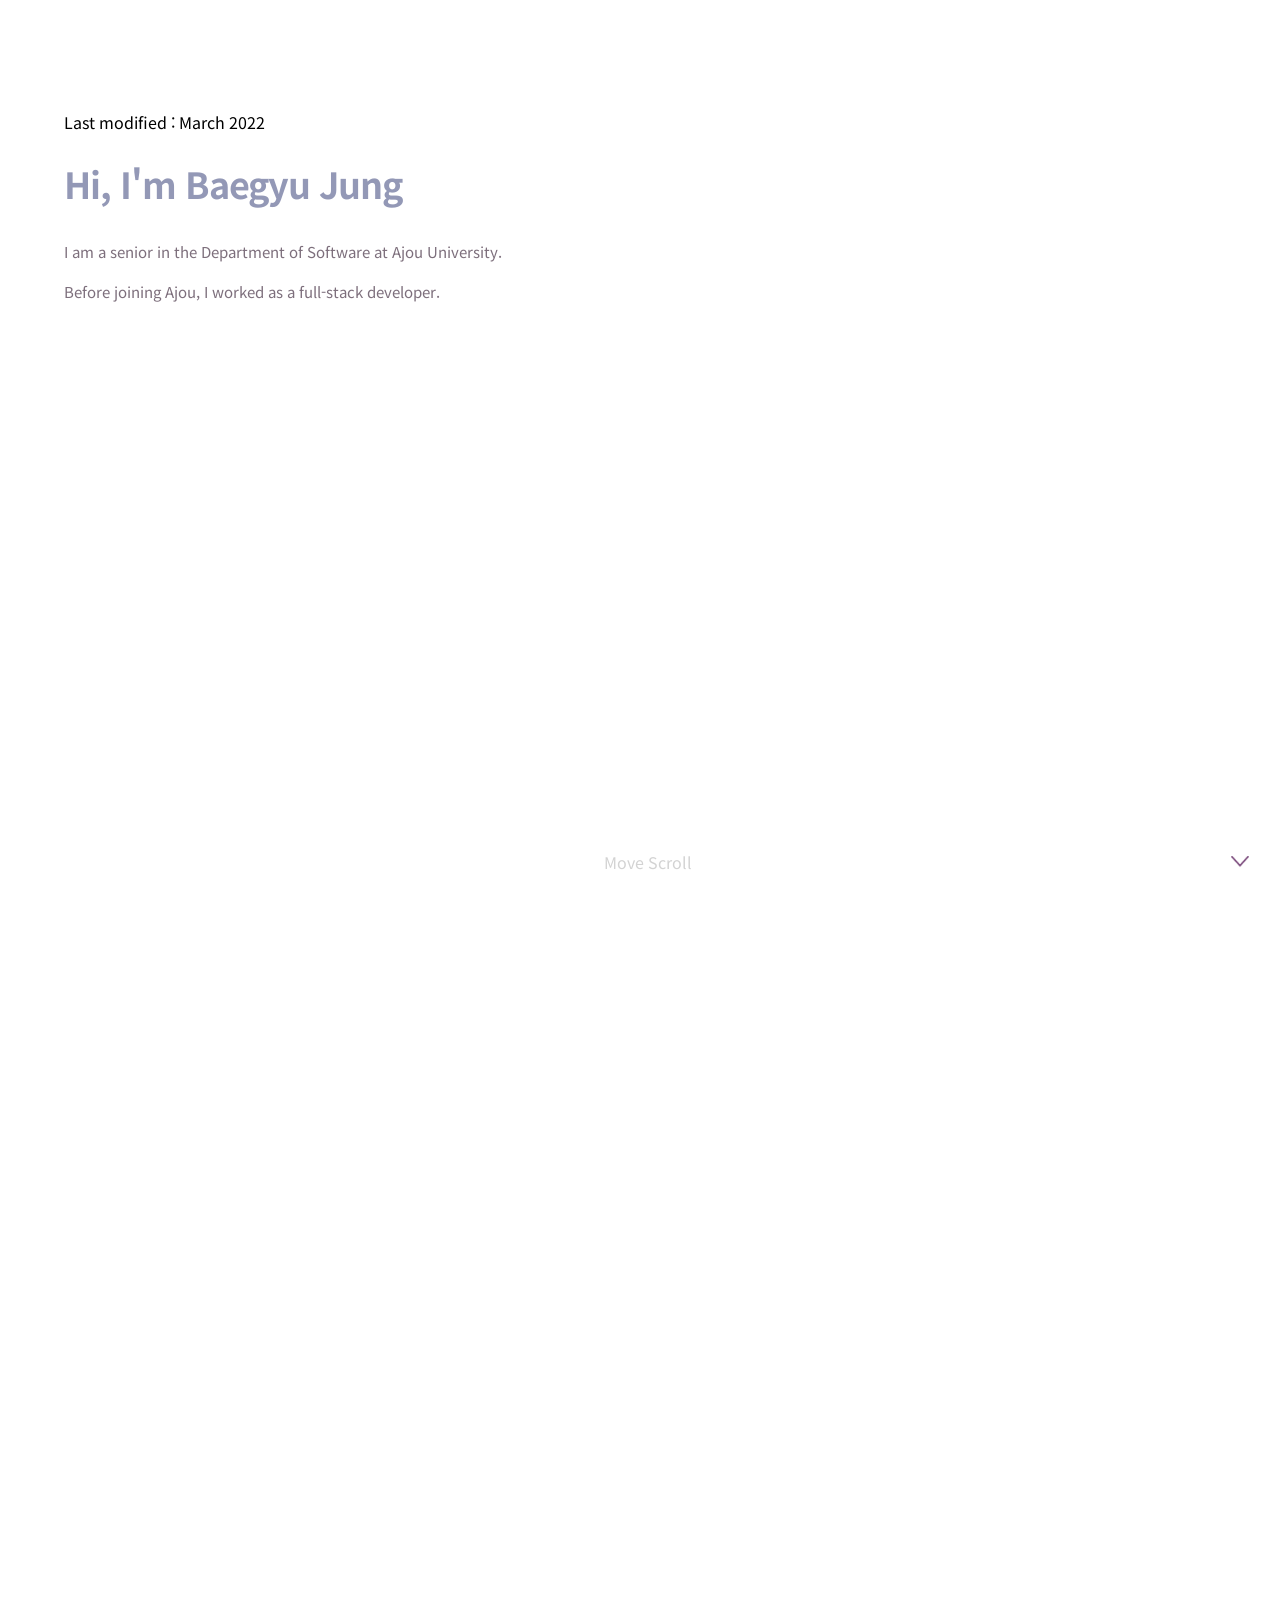
==== commit 7ce20a15: "Marked guide" ====
--- a/index.html
+++ b/index.html
@@ -47,6 +47,7 @@
   </div>
 
   <aside>
+    <span id="footer_notice">Move Scroll</span>
     <div id="bar_aside"></div>
     <img src="images/aside_arrow.png" alt="top button" class="arrow rotate">
   </aside>
@@ -58,12 +59,11 @@
             <div class="height_wrap">
               <div class="education_wrapper">
                 <div class="education info">
-                  <p id="modified">Last modified : November 2021</p>
+                  <p id="modified">Last modified : March 2022</p>
                   <h1 id="typing">Hi, I'm Baegyu Jung</h1>
                   <span>
                     <br/>I am a senior in the Department of Software at Ajou University.
-                    <br/>I am interested in building high performance game development.
-                    <br/>Before joining Ajou, I worked as a back-end developer for some time.
+                    <br/>Before joining Ajou, I worked as a full-stack developer.
                   </span>
                 </div>
               </div>
--- a/css/portfolio.css
+++ b/css/portfolio.css
@@ -25,6 +25,7 @@
 aside { position: fixed; width: 50px; height: 50px; right: 40px; bottom: 40px; cursor: pointer; z-index: 99; }
 aside #bar_aside { position: absolute; width: 100%; height: 100%; opacity: 0; transition: opacity 1s; }
 aside #bar_aside.op { opacity: 1; }
+aside #footer_notice { position: fixed; width:100px; height:10px; right: 45%; bottom: 40px; color: lightgrey;}
 aside .arrow { position: absolute; width: 100%; height: 100%; transition: transform 1s; }
 aside .arrow img { width: 100%; height: 100%; }
 aside .arrow.rotate { transform: rotate(-180deg); }
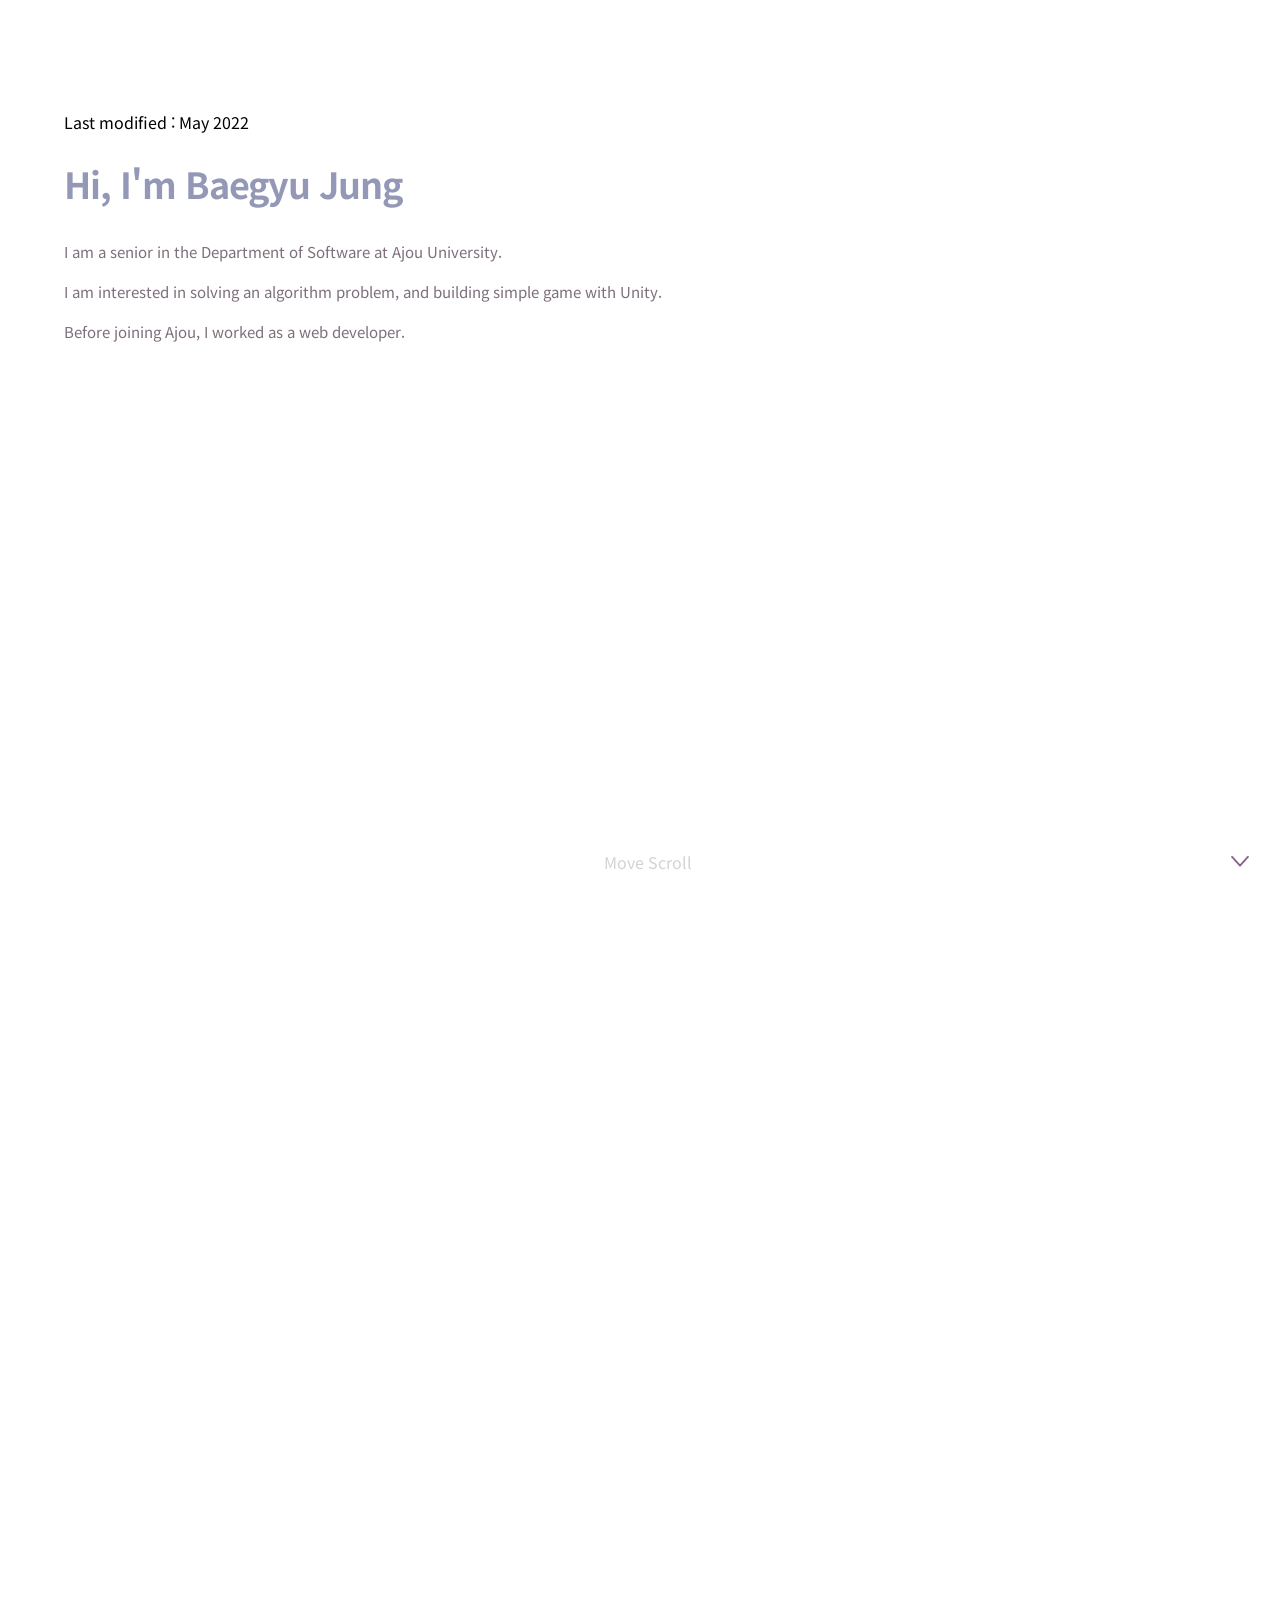
==== commit 21b96b64: "20220513" ====
--- a/index.html
+++ b/index.html
@@ -59,11 +59,12 @@
             <div class="height_wrap">
               <div class="education_wrapper">
                 <div class="education info">
-                  <p id="modified">Last modified : March 2022</p>
+                  <p id="modified">Last modified : May 2022</p>
                   <h1 id="typing">Hi, I'm Baegyu Jung</h1>
                   <span>
                     <br/>I am a senior in the Department of Software at Ajou University.
-                    <br/>Before joining Ajou, I worked as a full-stack developer.
+                    <br/>I am interested in solving an algorithm problem, and building simple game with Unity.
+                    <br/>Before joining Ajou, I worked as a web developer.
                   </span>
                 </div>
               </div>
@@ -74,28 +75,37 @@
           <div class="height_wrap">
             <div class="education_wrapper">
               <div class="education info">
-                  <h1>Experiences and Education</h1>
+                  <h1>Education</h1>
                   <span>B.S. in Software(Computer Science), Ajou University</span><span class="certificate_ex1">2021 ~ present</span><br>
-                  <span>(신)감독정보시스템 표준화 체계 수립 사업, 금융감독원</span><span class="certificate_ex1">2022.01 ~ present</span><br>
+                  <h1>Experiences</h1>
+                  <span>(신)감독정보시스템 표준화 체계 수립 사업, 금융감독원</span><span class="certificate_ex1">2022.01 ~ 2022.03</span><br>
                   <span>저축은행 여신종합상시감시 및 금융통계정보시스템 개선, 금융감독원</span><span class="certificate_ex1">2019.08 ~ 2019.11</span><br>
                   <span>정보시스템 운영 및 유지보수, 금융감독원</span><span class="certificate_ex1">2018.07 ~ 2019.07</span><br>
                   <h1>Awards</h1>
-                  <span><a href="https://github.com/baelanche/Albachain" target="_blank">하이퍼레저 패브릭 블록체인 웹서비스 개발</a>, KSA 한국표준협회 주관 - 우수상</span><span class="certificate_ex1">2021.11</span><br>
-              </div>
-            </div>
-          </div>
-        </div>
-<!--
+                  <span>하이퍼레저 패브릭 블록체인 웹서비스 개발, KSA 한국표준협회 주관 - 우수상</span><span class="certificate_ex1">2021.11</span><br>
+              </div>
+            </div>
+          </div>
+        </div>
+
         <div class="skill section">
           <div class="height_wrap">
             <div class="education_wrapper">
               <div class="education info">
-
-              </div>
-            </div>
-          </div>
-        </div>
--->
+                  <h1>My Repositories</h1>
+                  <ul>
+                    <li><a href="https://github.com/baelanche/Problem-solving-java" target="_blank">Problem solving (JAVA)</a> : 알고리즘 500 여 문제 해결</li>
+                    <li><a href="https://github.com/baelanche/Problem-solving-c" target="_blank">Problem solving (C++)</a> : 알고리즘 30 여 문제 해결</li>
+                    <li><a href="https://github.com/baelanche/Computer_Science" target="_blank">Computer Science</a> : 마크다운을 이용한 컴퓨터 이론 정리</li>
+                    <li><a href="https://github.com/baelanche/Albachain" target="_blank">Albachain</a> : 블록체인을 이용한 아르바이트 근무 이력 무결성 보장 프로젝트 (docker, hyperledger fabric, node.js, express.js, golang, mongodb)</li>
+                    <li><a href="https://github.com/baelanche/Web-Image-Downloader" target="_blank">Web Image Downloader</a> : 이미지 파일을 감지하는 구글 크롬 확장 프로그램 (javascript)</li>
+                    
+                  </ul>
+              </div>
+            </div>
+          </div>
+        </div>
+
         <div class="skill section">
           <div class="height_wrap">
             <div class="education_wrapper">
@@ -112,6 +122,9 @@
                 <a href="https://acmicpc.net/user/baegyu3" target="_blank">
                   <img class="gitLink_img hvr-grow" id="gitLink2" src="https://tistory3.daumcdn.net/tistory/2836280/skin/images/prompt_icon.png"/>
                 </a>
+                <a href="https://www.linkedin.com/in/baegyu-jung-753260235/" target="_blank">
+                  <img class="gitLink_img hvr-grow" id="gitLink3" src="https://cdn-icons-png.flaticon.com/512/1384/1384014.png"/>
+                </a>
                 </div><br/>
               </div>
             </div>
--- a/css/portfolio.css
+++ b/css/portfolio.css
@@ -8,7 +8,7 @@
 
 span, p { font-family: 'Noto Sans KR', sans-serif; cursor: default; }
 
-ul li{ list-style: none; }
+ul li{ font-family: 'Noto Sans KR'; margin-bottom: 5px; }
 
 .wrap { max-width: 1500px; margin: 0 auto; }
 
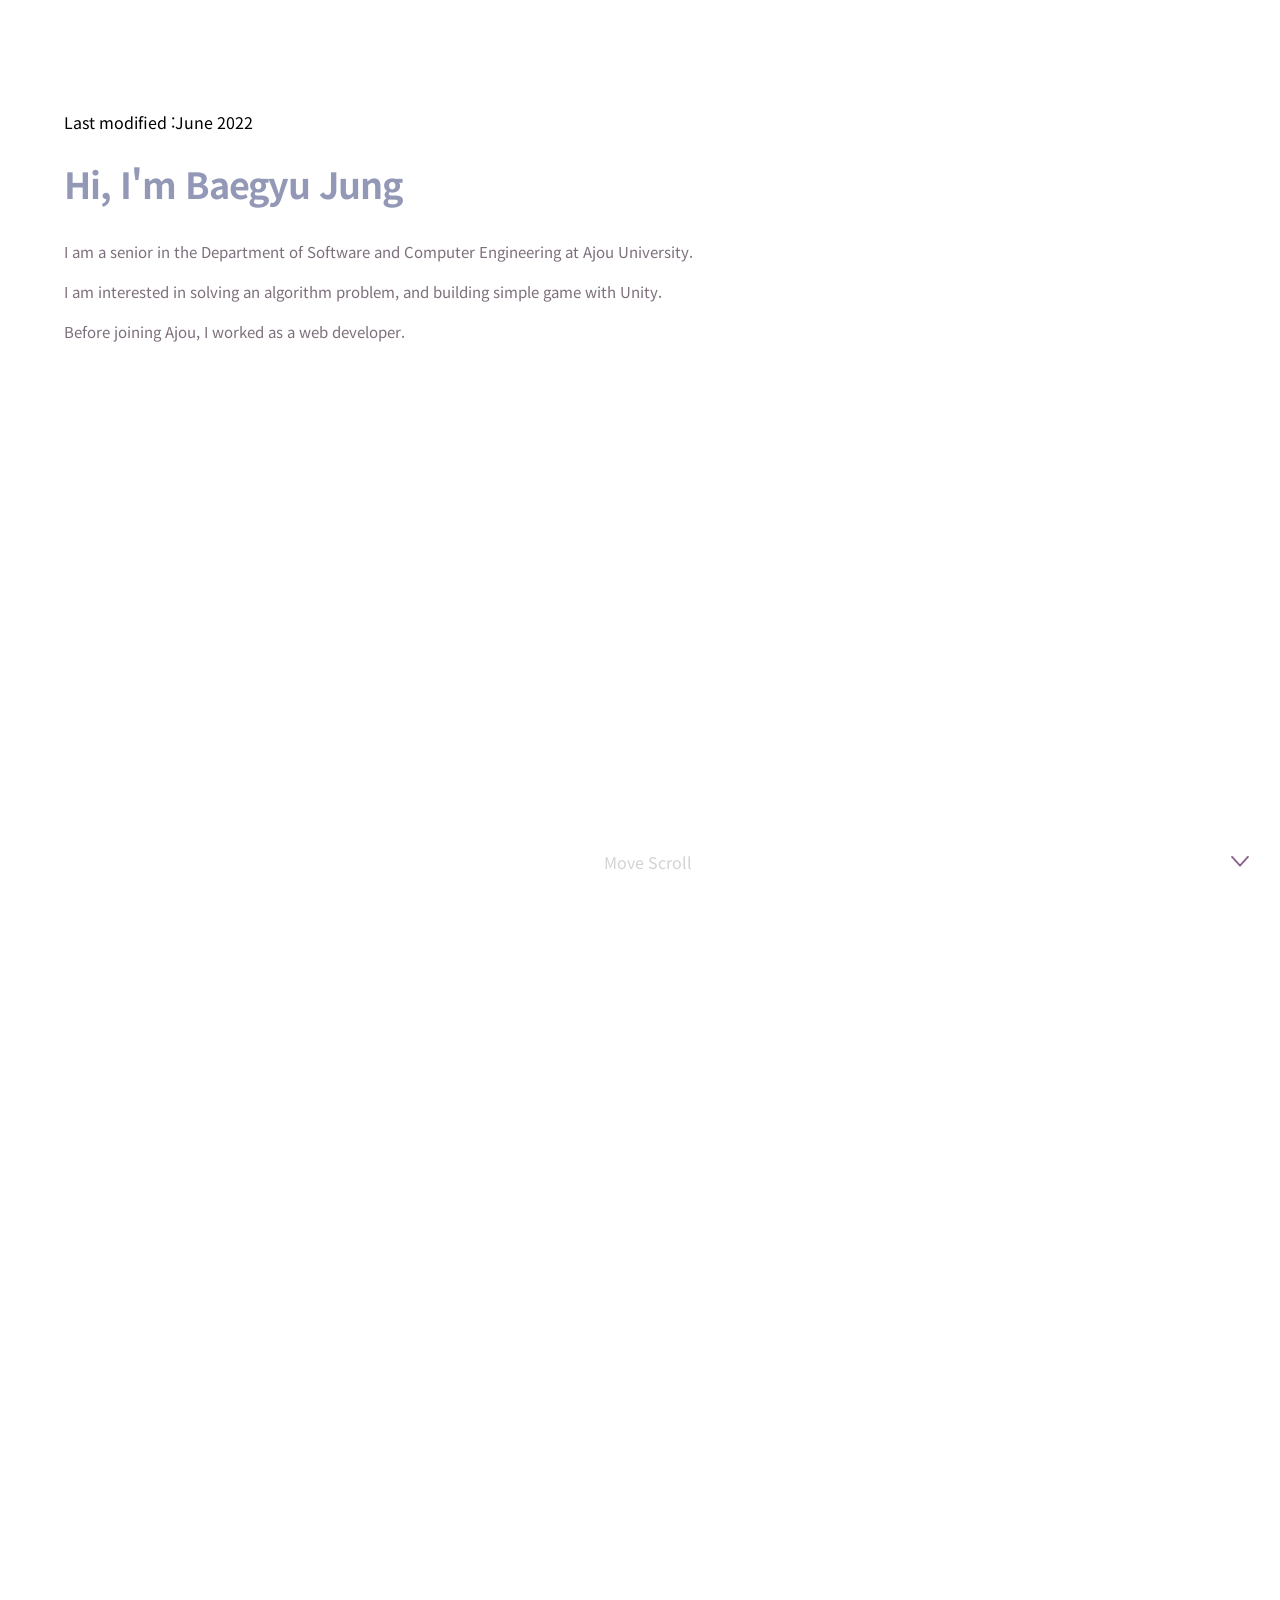
==== commit e72993ac: "update career" ====
--- a/index.html
+++ b/index.html
@@ -59,10 +59,10 @@
             <div class="height_wrap">
               <div class="education_wrapper">
                 <div class="education info">
-                  <p id="modified">Last modified : May 2022</p>
+                  <p id="modified">Last modified :June 2022</p>
                   <h1 id="typing">Hi, I'm Baegyu Jung</h1>
                   <span>
-                    <br/>I am a senior in the Department of Software at Ajou University.
+                    <br/>I am a senior in the Department of Software and Computer Engineering at Ajou University.
                     <br/>I am interested in solving an algorithm problem, and building simple game with Unity.
                     <br/>Before joining Ajou, I worked as a web developer.
                   </span>
@@ -78,6 +78,7 @@
                   <h1>Education</h1>
                   <span>B.S. in Software(Computer Science), Ajou University</span><span class="certificate_ex1">2021 ~ present</span><br>
                   <h1>Experiences</h1>
+                  <span>백엔드 개발자, 펄어비스</span><span class="certificate_ex1">2022.06 ~ present</span><br>
                   <span>(신)감독정보시스템 표준화 체계 수립 사업, 금융감독원</span><span class="certificate_ex1">2022.01 ~ 2022.03</span><br>
                   <span>저축은행 여신종합상시감시 및 금융통계정보시스템 개선, 금융감독원</span><span class="certificate_ex1">2019.08 ~ 2019.11</span><br>
                   <span>정보시스템 운영 및 유지보수, 금융감독원</span><span class="certificate_ex1">2018.07 ~ 2019.07</span><br>
@@ -99,7 +100,7 @@
                     <li><a href="https://github.com/baelanche/Computer_Science" target="_blank">Computer Science</a> : 마크다운을 이용한 컴퓨터 이론 정리</li>
                     <li><a href="https://github.com/baelanche/Albachain" target="_blank">Albachain</a> : 블록체인을 이용한 아르바이트 근무 이력 무결성 보장 프로젝트 (docker, hyperledger fabric, node.js, express.js, golang, mongodb)</li>
                     <li><a href="https://github.com/baelanche/Web-Image-Downloader" target="_blank">Web Image Downloader</a> : 이미지 파일을 감지하는 구글 크롬 확장 프로그램 (javascript)</li>
-                    
+
                   </ul>
               </div>
             </div>
--- a/css/portfolio.css
+++ b/css/portfolio.css
@@ -4,11 +4,11 @@
 
 h1 { cursor: default; }
 
-a { cursor: pointer; text-decoration: none; color: darkblue;}
+a { cursor: pointer; text-decoration: none; color: darkviolet; }
 
 span, p { font-family: 'Noto Sans KR', sans-serif; cursor: default; }
 
-ul li{ font-family: 'Noto Sans KR'; margin-bottom: 5px; }
+ul li{ font-family: 'Noto Sans KR'; margin-bottom: 5px; color: #7d6f7c; }
 
 .wrap { max-width: 1500px; margin: 0 auto; }
 
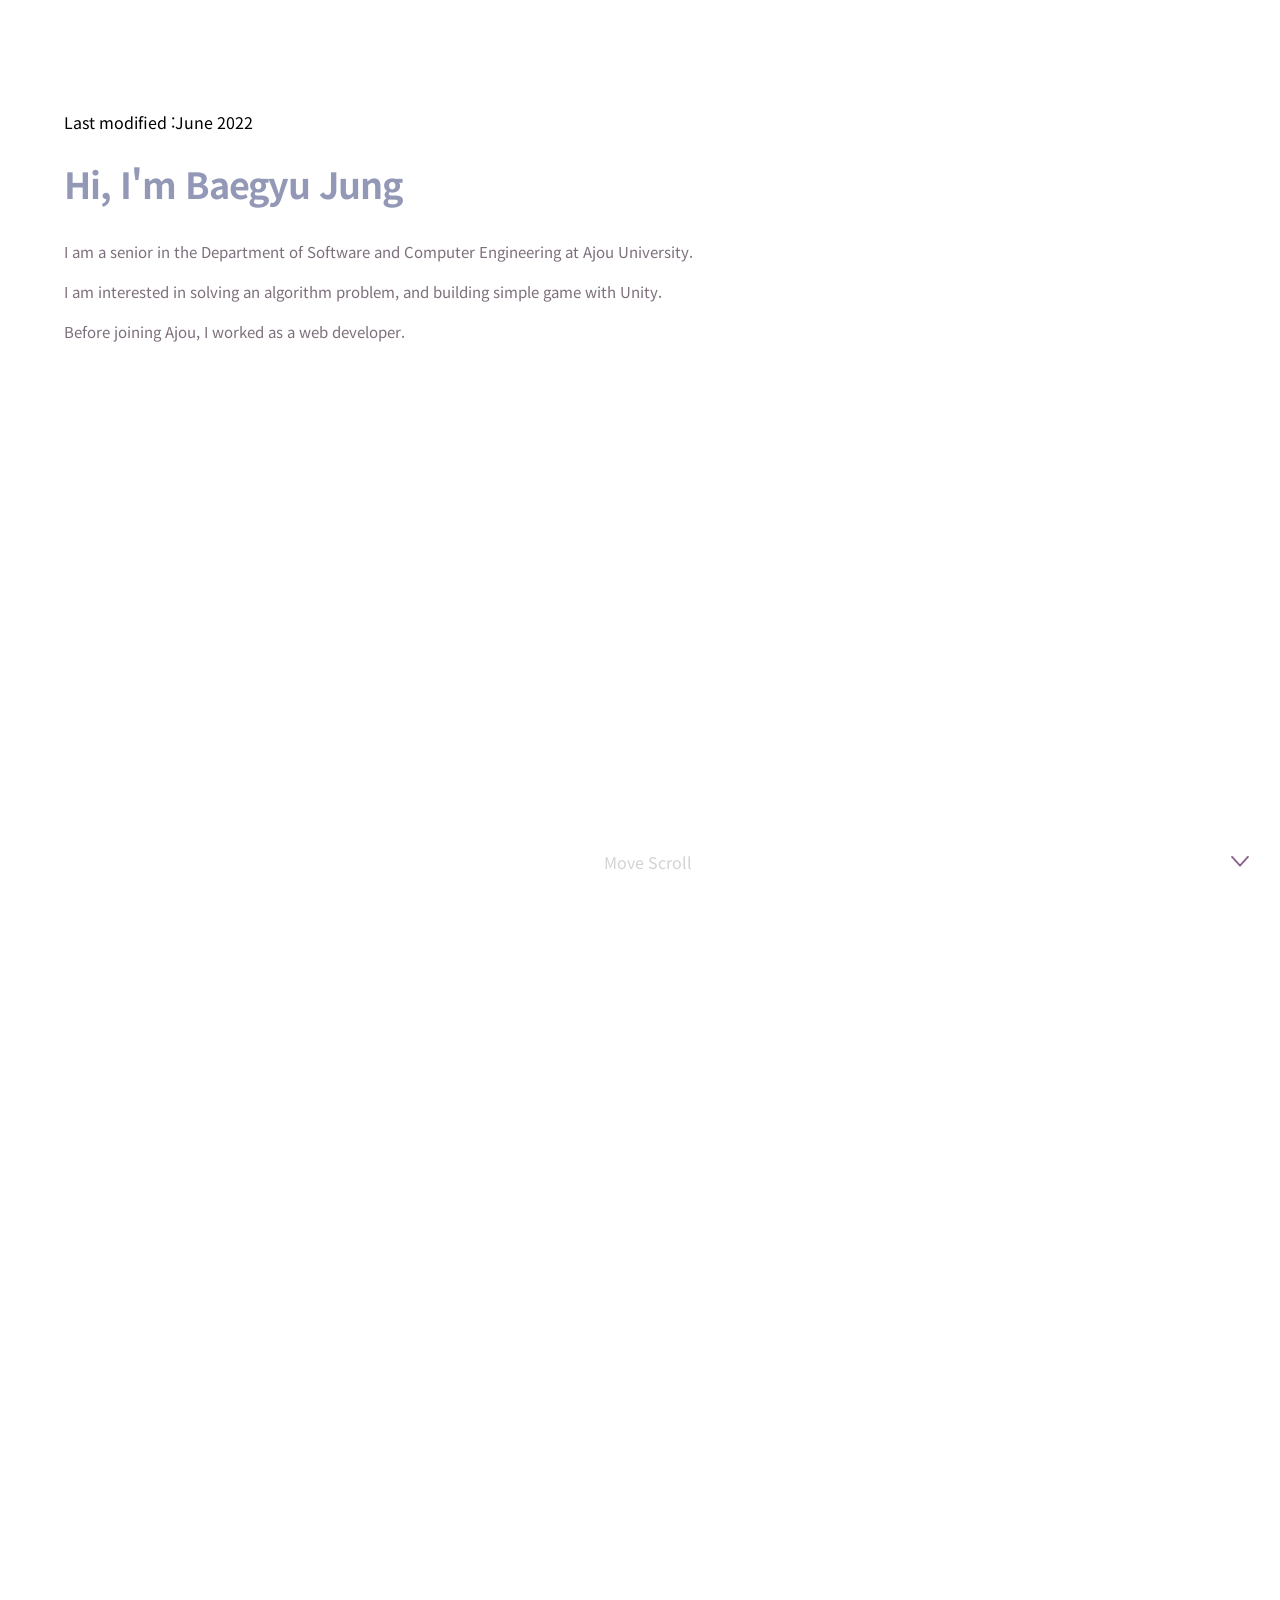
==== commit 49d4f5ad: "Update index.html" ====
--- a/index.html
+++ b/index.html
@@ -79,11 +79,21 @@
                   <span>B.S. in Software(Computer Science), Ajou University</span><span class="certificate_ex1">2021 ~ present</span><br>
                   <h1>Experiences</h1>
                   <span>백엔드 개발자, 펄어비스</span><span class="certificate_ex1">2022.06 ~ present</span><br>
+                  <h1>Awards</h1>
+                  <span>하이퍼레저 패브릭 블록체인 웹서비스 개발, KSA 한국표준협회 주관 - 우수상</span><span class="certificate_ex1">2021.11</span><br>
+              </div>
+            </div>
+          </div>
+        </div>
+        
+        <div class="skill section">
+          <div class="height_wrap">
+            <div class="education_wrapper">
+              <div class="education info">
+                  <h1>Projects</h1>
                   <span>(신)감독정보시스템 표준화 체계 수립 사업, 금융감독원</span><span class="certificate_ex1">2022.01 ~ 2022.03</span><br>
                   <span>저축은행 여신종합상시감시 및 금융통계정보시스템 개선, 금융감독원</span><span class="certificate_ex1">2019.08 ~ 2019.11</span><br>
                   <span>정보시스템 운영 및 유지보수, 금융감독원</span><span class="certificate_ex1">2018.07 ~ 2019.07</span><br>
-                  <h1>Awards</h1>
-                  <span>하이퍼레저 패브릭 블록체인 웹서비스 개발, KSA 한국표준협회 주관 - 우수상</span><span class="certificate_ex1">2021.11</span><br>
               </div>
             </div>
           </div>
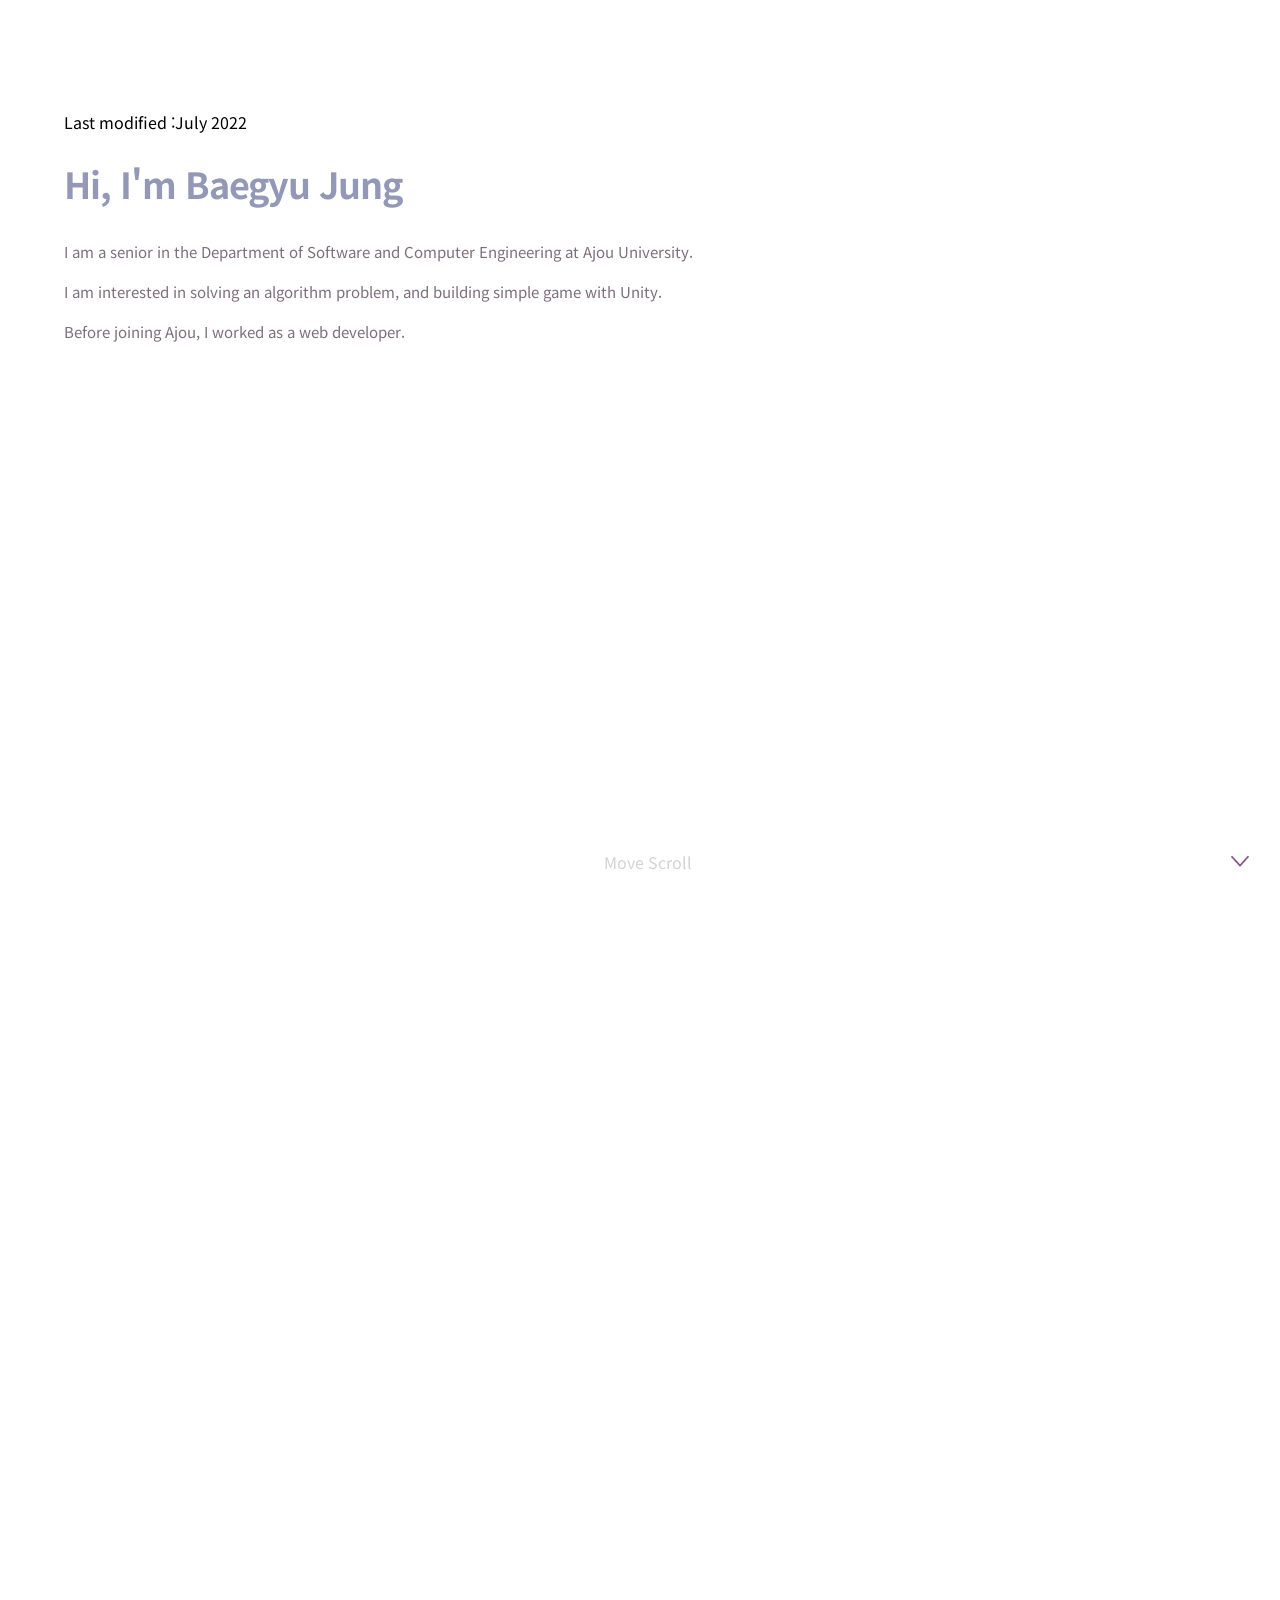
==== commit 2ffddef2: "Update index.html" ====
--- a/index.html
+++ b/index.html
@@ -59,7 +59,7 @@
             <div class="height_wrap">
               <div class="education_wrapper">
                 <div class="education info">
-                  <p id="modified">Last modified :June 2022</p>
+                  <p id="modified">Last modified :July 2022</p>
                   <h1 id="typing">Hi, I'm Baegyu Jung</h1>
                   <span>
                     <br/>I am a senior in the Department of Software and Computer Engineering at Ajou University.
@@ -79,8 +79,6 @@
                   <span>B.S. in Software(Computer Science), Ajou University</span><span class="certificate_ex1">2021 ~ present</span><br>
                   <h1>Experiences</h1>
                   <span>백엔드 개발자, 펄어비스</span><span class="certificate_ex1">2022.06 ~ present</span><br>
-                  <h1>Awards</h1>
-                  <span>하이퍼레저 패브릭 블록체인 웹서비스 개발, KSA 한국표준협회 주관 - 우수상</span><span class="certificate_ex1">2021.11</span><br>
               </div>
             </div>
           </div>
@@ -94,6 +92,8 @@
                   <span>(신)감독정보시스템 표준화 체계 수립 사업, 금융감독원</span><span class="certificate_ex1">2022.01 ~ 2022.03</span><br>
                   <span>저축은행 여신종합상시감시 및 금융통계정보시스템 개선, 금융감독원</span><span class="certificate_ex1">2019.08 ~ 2019.11</span><br>
                   <span>정보시스템 운영 및 유지보수, 금융감독원</span><span class="certificate_ex1">2018.07 ~ 2019.07</span><br>
+                  <h1>Awards</h1>
+                  <span>하이퍼레저 패브릭 블록체인 웹서비스 개발, KSA 한국표준협회 주관 - 우수상</span><span class="certificate_ex1">2021.11</span><br>
               </div>
             </div>
           </div>
